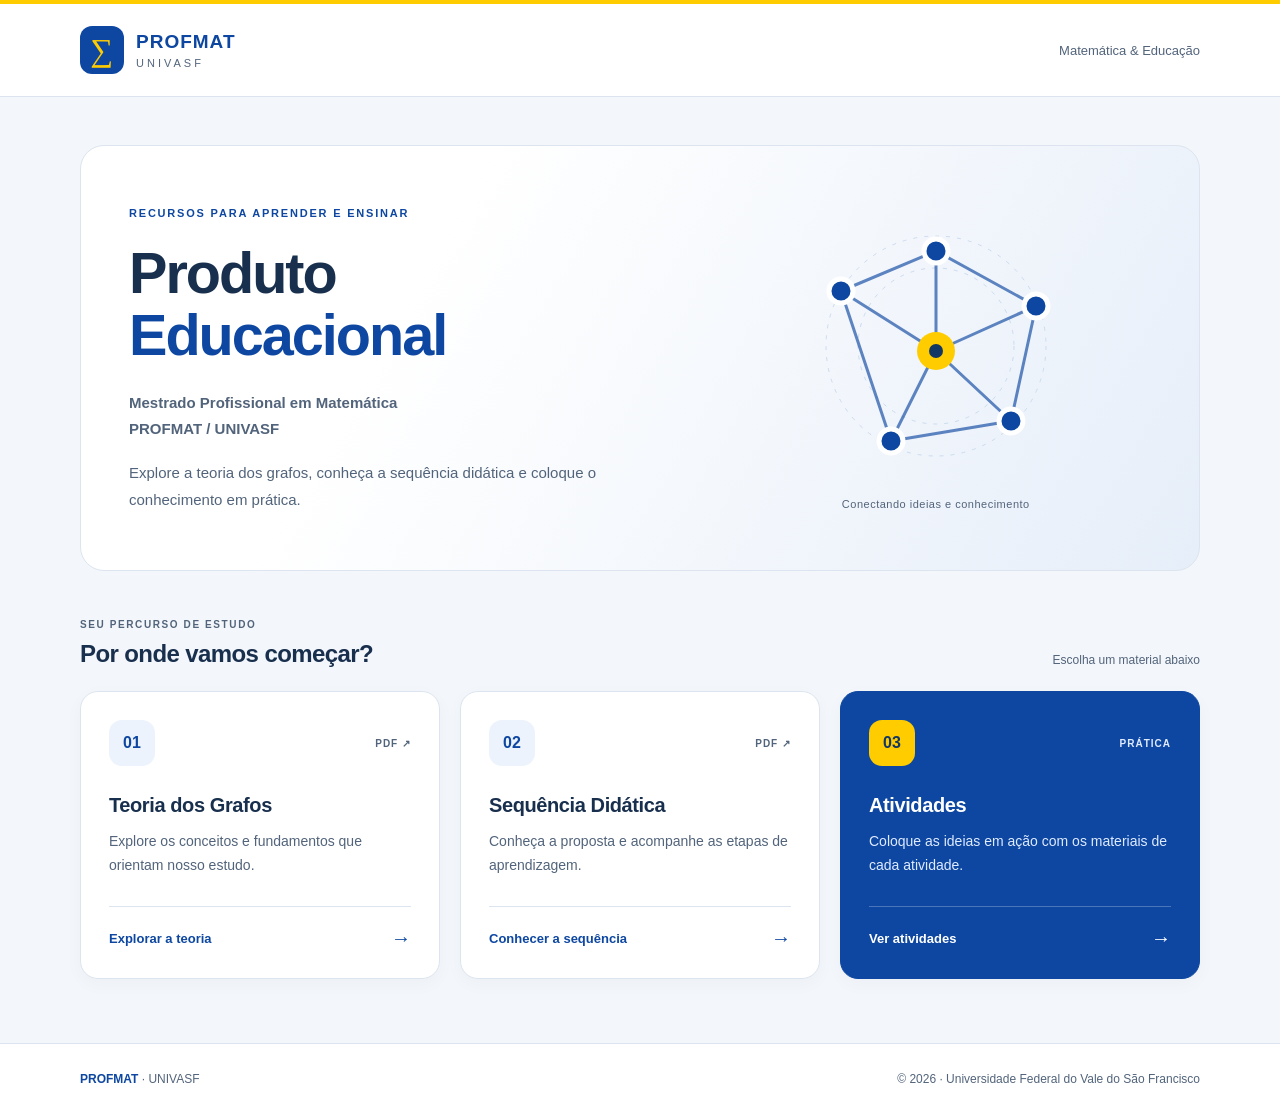
==== index.html @ ba0c43a7 "Atualiza o site" ====
<!DOCTYPE html>
<html lang="pt-BR">
<head>
    <meta charset="UTF-8">
    <meta name="viewport" content="width=device-width, initial-scale=1.0">
    <meta name="theme-color" content="#0d47a1">
    <title>Produto Educacional | PROFMAT · UNIVASF</title>
    <link rel="stylesheet" href="style.css">
    <link rel="icon" type="image/svg+xml" href="favicon.svg">
</head>
<body>
    <a class="pular-conteudo" href="#conteudo">Pular para o conteúdo</a>

    <header class="topo">
        <div class="largura topo-conteudo">
            <a class="marca" href="index.html" aria-label="Página inicial">
                <span class="marca-simbolo" aria-hidden="true">∑</span>
                <span>
                    <strong>PROFMAT</strong>
                    <small>UNIVASF</small>
                </span>
            </a>

            <span class="topo-legenda">Matemática &amp; Educação</span>
        </div>
    </header>

    <main id="conteudo" class="largura principal">
        <section class="apresentacao" aria-labelledby="titulo">
            <div class="apresentacao-texto">
                <span class="etiqueta">RECURSOS PARA APRENDER E ENSINAR</span>

                <h1 id="titulo">Produto<br><span>Educacional</span></h1>

                <p class="subtitulo">
                    Mestrado Profissional em Matemática<br>
                    PROFMAT / UNIVASF
                </p>

                <p class="descricao">
                    Explore a teoria dos grafos, conheça a sequência didática
                    e coloque o conhecimento em prática.
                </p>
            </div>

            <div class="ilustracao" aria-hidden="true">
                <svg viewBox="0 0 320 280" fill="none">
                    <circle cx="160" cy="140" r="110" class="orbita"/>
                    <circle cx="160" cy="140" r="78" class="orbita"/>

                    <g class="arestas">
                        <path d="M65 85L160 45L260 100L235 215L115 235L65 85Z"/>
                        <path d="M65 85L160 145L260 100M160 45L160 145L235 215"/>
                        <path d="M115 235L160 145"/>
                    </g>

                    <g class="vertices">
                        <circle cx="65" cy="85" r="12"/>
                        <circle cx="160" cy="45" r="12"/>
                        <circle cx="260" cy="100" r="12"/>
                        <circle cx="235" cy="215" r="12"/>
                        <circle cx="115" cy="235" r="12"/>
                    </g>

                    <circle cx="160" cy="145" r="19" fill="#ffcc00"/>
                    <circle cx="160" cy="145" r="7" fill="#123764"/>
                </svg>

                <span class="ilustracao-legenda">
                    Conectando ideias e conhecimento
                </span>
            </div>
        </section>

        <section class="materiais" aria-labelledby="titulo-materiais">
            <div class="secao-cabecalho">
                <div>
                    <span class="sobretitulo">SEU PERCURSO DE ESTUDO</span>
                    <h2 id="titulo-materiais">Por onde vamos começar?</h2>
                </div>

                <span class="secao-nota">Escolha um material abaixo</span>
            </div>

            <div class="grade">
                <a
                    class="cartao"
                    href="pdfs/teoria-dos-grafos.pdf"
                    target="_blank"
                    rel="noopener noreferrer"
                >
                    <div class="cartao-topo">
                        <span class="icone" aria-hidden="true">01</span>
                        <span class="formato">PDF ↗</span>
                    </div>

                    <h3>Teoria dos Grafos</h3>

                    <p>
                        Explore os conceitos e fundamentos que orientam nosso estudo.
                    </p>

                    <span class="cartao-acao">
                        Explorar a teoria
                        <span aria-hidden="true">→</span>
                    </span>

                    <span class="sr-only">Abre um PDF em nova aba.</span>
                </a>

                <a
                    class="cartao"
                    href="pdfs/sequencia-didatica.pdf"
                    target="_blank"
                    rel="noopener noreferrer"
                >
                    <div class="cartao-topo">
                        <span class="icone" aria-hidden="true">02</span>
                        <span class="formato">PDF ↗</span>
                    </div>

                    <h3>Sequência Didática</h3>

                    <p>
                        Conheça a proposta e acompanhe as etapas de aprendizagem.
                    </p>

                    <span class="cartao-acao">
                        Conhecer a sequência
                        <span aria-hidden="true">→</span>
                    </span>

                    <span class="sr-only">Abre um PDF em nova aba.</span>
                </a>

                <a class="cartao cartao-destaque" href="atividades.html">
                    <div class="cartao-topo">
                        <span class="icone" aria-hidden="true">03</span>
                        <span class="formato">PRÁTICA</span>
                    </div>

                    <h3>Atividades</h3>

                    <p>
                        Coloque as ideias em ação com os materiais de cada atividade.
                    </p>

                    <span class="cartao-acao">
                        Ver atividades
                        <span aria-hidden="true">→</span>
                    </span>
                </a>
            </div>
        </section>
    </main>

    <footer class="rodape">
        <div class="largura rodape-conteudo">
            <span><strong>PROFMAT</strong> · UNIVASF</span>
            <p>© 2026 · Universidade Federal do Vale do São Francisco</p>
        </div>
    </footer>
</body>
</html>
---- style.css ----
:root {
    --azul: #0d47a1;
    --azul-escuro: #123764;
    --amarelo: #ffcc00;
    --texto: #182f4d;
    --texto-suave: #52647b;
    --fundo: #f3f6fa;
    --borda: #dce5ef;
    --branco: #ffffff;
}

* {
    margin: 0;
    padding: 0;
    box-sizing: border-box;
}

body {
    min-height: 100vh;
    display: flex;
    flex-direction: column;
    font-family: Arial, Helvetica, sans-serif;
    background: var(--fundo);
    color: var(--texto);
    -webkit-font-smoothing: antialiased;
}

a {
    color: inherit;
}

.largura {
    width: min(1120px, calc(100% - 48px));
    margin-inline: auto;
}

/* Cabeçalho */
.topo {
    background: var(--branco);
    border-top: 4px solid var(--amarelo);
    border-bottom: 1px solid var(--borda);
}

.topo-conteudo {
    min-height: 92px;
    display: flex;
    align-items: center;
    justify-content: space-between;
    gap: 20px;
}

.marca {
    display: inline-flex;
    align-items: center;
    gap: 12px;
    text-decoration: none;
}

.marca-simbolo {
    width: 44px;
    height: 48px;
    display: grid;
    place-items: center;
    border-radius: 12px;
    background: var(--azul);
    color: var(--amarelo);
    font-family: Georgia, serif;
    font-size: 32px;
}

.marca strong {
    display: block;
    color: var(--azul);
    font-size: 19px;
    letter-spacing: 1px;
}

.marca small {
    display: block;
    margin-top: 4px;
    color: var(--texto-suave);
    font-size: 11px;
    letter-spacing: 3px;
}

.topo-legenda {
    font-size: 13px;
    color: var(--texto-suave);
}

.voltar-topo {
    padding: 10px 0;
    font-size: 14px;
    font-weight: 700;
    text-decoration: none;
    color: var(--azul);
}

/* Apresentação */
.principal {
    flex: 1;
    padding-top: 48px;
    padding-bottom: 64px;
}

.apresentacao {
    position: relative;
    display: grid;
    grid-template-columns: 1.3fr 1fr;
    align-items: center;
    gap: 32px;
    overflow: hidden;
    padding: 48px;
    border: 1px solid var(--borda);
    border-radius: 24px;
    background: linear-gradient(120deg, #ffffff 30%, #e6eef9 100%);
}

.etiqueta {
    display: inline-block;
    margin-bottom: 20px;
    color: var(--azul);
    font-size: 11px;
    line-height: 1.6;
    font-weight: 700;
    letter-spacing: 1.8px;
}

h1 {
    font-size: clamp(36px, 4.5vw, 58px);
    line-height: 1.08;
    letter-spacing: -2px;
    overflow-wrap: break-word;
}

h1 span {
    color: var(--azul);
}

.subtitulo {
    margin-top: 24px;
    font-size: 15px;
    font-weight: 700;
    line-height: 1.7;
    color: var(--texto-suave);
}

.descricao {
    max-width: 540px;
    margin-top: 18px;
    color: var(--texto-suave);
    font-size: 15px;
    line-height: 1.8;
}

/* Grafo decorativo */
.ilustracao {
    display: flex;
    flex-direction: column;
    align-items: center;
    padding: 12px;
}

.ilustracao svg {
    width: 100%;
    max-width: 320px;
    height: auto;
}

.orbita {
    stroke: #cddbed;
    stroke-width: 1;
    stroke-dasharray: 4 7;
}

.arestas {
    stroke: var(--azul);
    stroke-width: 3;
    stroke-linecap: round;
    stroke-linejoin: round;
    opacity: 0.65;
}

.vertices {
    fill: var(--azul);
    stroke: #ffffff;
    stroke-width: 5;
}

.ilustracao-legenda {
    margin-top: 12px;
    color: var(--texto-suave);
    font-size: 11px;
    text-align: center;
    letter-spacing: 0.5px;
}

/* Materiais */
.materiais {
    margin-top: 48px;
}

.secao-cabecalho {
    display: flex;
    align-items: end;
    justify-content: space-between;
    gap: 20px;
    margin-bottom: 22px;
}

.sobretitulo {
    display: block;
    margin-bottom: 8px;
    color: var(--texto-suave);
    font-size: 10px;
    font-weight: 700;
    letter-spacing: 1.6px;
}

h2 {
    font-size: 24px;
    line-height: 1.3;
    letter-spacing: -0.6px;
}

.secao-nota {
    color: var(--texto-suave);
    font-size: 12px;
    line-height: 1.5;
}

.grade {
    display: grid;
    grid-template-columns: repeat(3, minmax(0, 1fr));
    gap: 20px;
}

.cartao {
    display: flex;
    flex-direction: column;
    min-width: 0;
    padding: 28px;
    border: 1px solid var(--borda);
    border-radius: 18px;
    background: var(--branco);
    text-decoration: none;
    box-shadow: 0 5px 18px rgba(18, 55, 100, .03);
    transition:
        transform .2s ease,
        border-color .2s ease,
        box-shadow .2s ease;
}

.cartao-topo {
    display: flex;
    align-items: center;
    justify-content: space-between;
    gap: 12px;
    margin-bottom: 26px;
}

.icone {
    width: 46px;
    height: 46px;
    display: grid;
    place-items: center;
    border-radius: 13px;
    background: #edf3fc;
    color: var(--azul);
    font-size: 16px;
    font-weight: 700;
}

.formato {
    color: var(--texto-suave);
    font-size: 10px;
    font-weight: 700;
    letter-spacing: 1px;
}

.cartao h3 {
    font-size: 20px;
    line-height: 1.3;
    letter-spacing: -.4px;
}

.cartao p {
    margin-top: 12px;
    margin-bottom: 28px;
    color: var(--texto-suave);
    font-size: 14px;
    line-height: 1.7;
}

.cartao-acao {
    display: flex;
    align-items: center;
    justify-content: space-between;
    gap: 12px;
    margin-top: auto;
    padding-top: 20px;
    border-top: 1px solid var(--borda);
    color: var(--azul);
    font-size: 13px;
    font-weight: 700;
}

.cartao-acao > span {
    font-size: 20px;
}

.cartao-destaque {
    background: var(--azul);
    border-color: var(--azul);
    color: var(--branco);
}

.cartao-destaque .icone {
    background: var(--amarelo);
    color: var(--azul-escuro);
}

.cartao-destaque p,
.cartao-destaque .formato {
    color: #e0ebff;
}

.cartao-destaque .cartao-acao {
    color: var(--branco);
    border-color: rgba(255, 255, 255, .25);
}

@media (hover: hover) {
    .cartao:hover {
        transform: translateY(-5px);
        border-color: #91acd1;
        box-shadow: 0 14px 30px rgba(18, 55, 100, .1);
    }

    .cartao-destaque:hover {
        border-color: var(--amarelo);
    }

    .voltar-topo:hover,
    .caminho a:hover {
        text-decoration: underline;
    }

    .botao-voltar:hover {
        background: #e5edf8;
        border-color: #91acd1;
    }
}

/* Atividades */
.caminho {
    display: flex;
    align-items: center;
    gap: 12px;
    margin-bottom: 36px;
    font-size: 13px;
    color: var(--texto-suave);
}

.caminho a {
    color: var(--azul);
    text-decoration: none;
}

.cabecalho-atividades {
    margin-bottom: 42px;
    padding-bottom: 34px;
    border-bottom: 1px solid var(--borda);
}

.cabecalho-atividades h1 span {
    color: #a67b00;
}

.grade-atividades {
    grid-template-columns: repeat(2, minmax(0, 1fr));
}

.botao-voltar {
    display: inline-flex;
    align-items: center;
    min-height: 44px;
    margin-top: 32px;
    padding: 12px 20px;
    border: 1px solid var(--borda);
    border-radius: 10px;
    font-size: 13px;
    font-weight: 700;
    color: var(--azul);
    text-decoration: none;
    transition:
        background-color .2s ease,
        border-color .2s ease;
}

/* Rodapé e acessibilidade */
.rodape {
    border-top: 1px solid var(--borda);
    background: var(--branco);
}

.rodape-conteudo {
    display: flex;
    justify-content: space-between;
    align-items: center;
    gap: 20px;
    padding-block: 26px;
    color: var(--texto-suave);
    font-size: 12px;
    line-height: 1.6;
}

.rodape strong {
    color: var(--azul);
}

a:focus-visible {
    outline: 3px solid var(--azul);
    outline-offset: 5px;
}

.cartao-destaque:focus-visible {
    outline-color: #916d00;
}

.pular-conteudo {
    position: absolute;
    top: -100px;
    left: 20px;
    z-index: 10;
    padding: 14px 20px;
    border-radius: 8px;
    background: var(--azul);
    color: white;
}

.pular-conteudo:focus {
    top: 12px;
}

.sr-only {
    position: absolute;
    width: 1px;
    height: 1px;
    padding: 0;
    margin: -1px;
    overflow: hidden;
    clip-path: inset(50%);
    white-space: nowrap;
    border: 0;
}

/* Responsividade */
@media (max-width: 900px) {
    .apresentacao {
        padding: 32px;
        gap: 16px;
    }

    .grade {
        gap: 14px;
    }

    .cartao {
        padding: 22px;
    }

    .cartao h3 {
        font-size: 18px;
    }
}

@media (max-width: 680px) {
    .largura {
        width: calc(100% - 32px);
    }

    .topo-conteudo {
        min-height: 80px;
    }

    .topo-legenda {
        display: none;
    }

    .voltar-topo {
        font-size: 12px;
    }

    .principal {
        padding-top: 26px;
        padding-bottom: 40px;
    }

    .apresentacao {
        grid-template-columns: 1fr;
        padding: 30px 24px;
        border-radius: 18px;
    }

    h1 {
        letter-spacing: -1.3px;
    }

    .ilustracao {
        padding: 0;
    }

    .ilustracao svg {
        max-width: 210px;
    }

    .ilustracao-legenda {
        margin-top: 0;
    }

    .materiais {
        margin-top: 32px;
    }

    .secao-cabecalho {
        align-items: start;
        flex-direction: column;
        gap: 8px;
    }

    h2 {
        font-size: 22px;
    }

    .grade,
    .grade-atividades {
        grid-template-columns: 1fr;
    }

    .cartao {
        padding: 24px;
    }

    .cartao h3 {
        font-size: 21px;
    }

    .cartao-topo {
        margin-bottom: 20px;
    }

    .caminho {
        margin-bottom: 28px;
    }

    .cabecalho-atividades {
        margin-bottom: 30px;
    }

    .rodape-conteudo {
        flex-direction: column;
        align-items: start;
        gap: 6px;
    }
}

@media (prefers-reduced-motion: reduce) {
    *,
    *::before,
    *::after {
        transition: none !important;
        animation: none !important;
    }

    .cartao:hover {
        transform: none;
    }
}
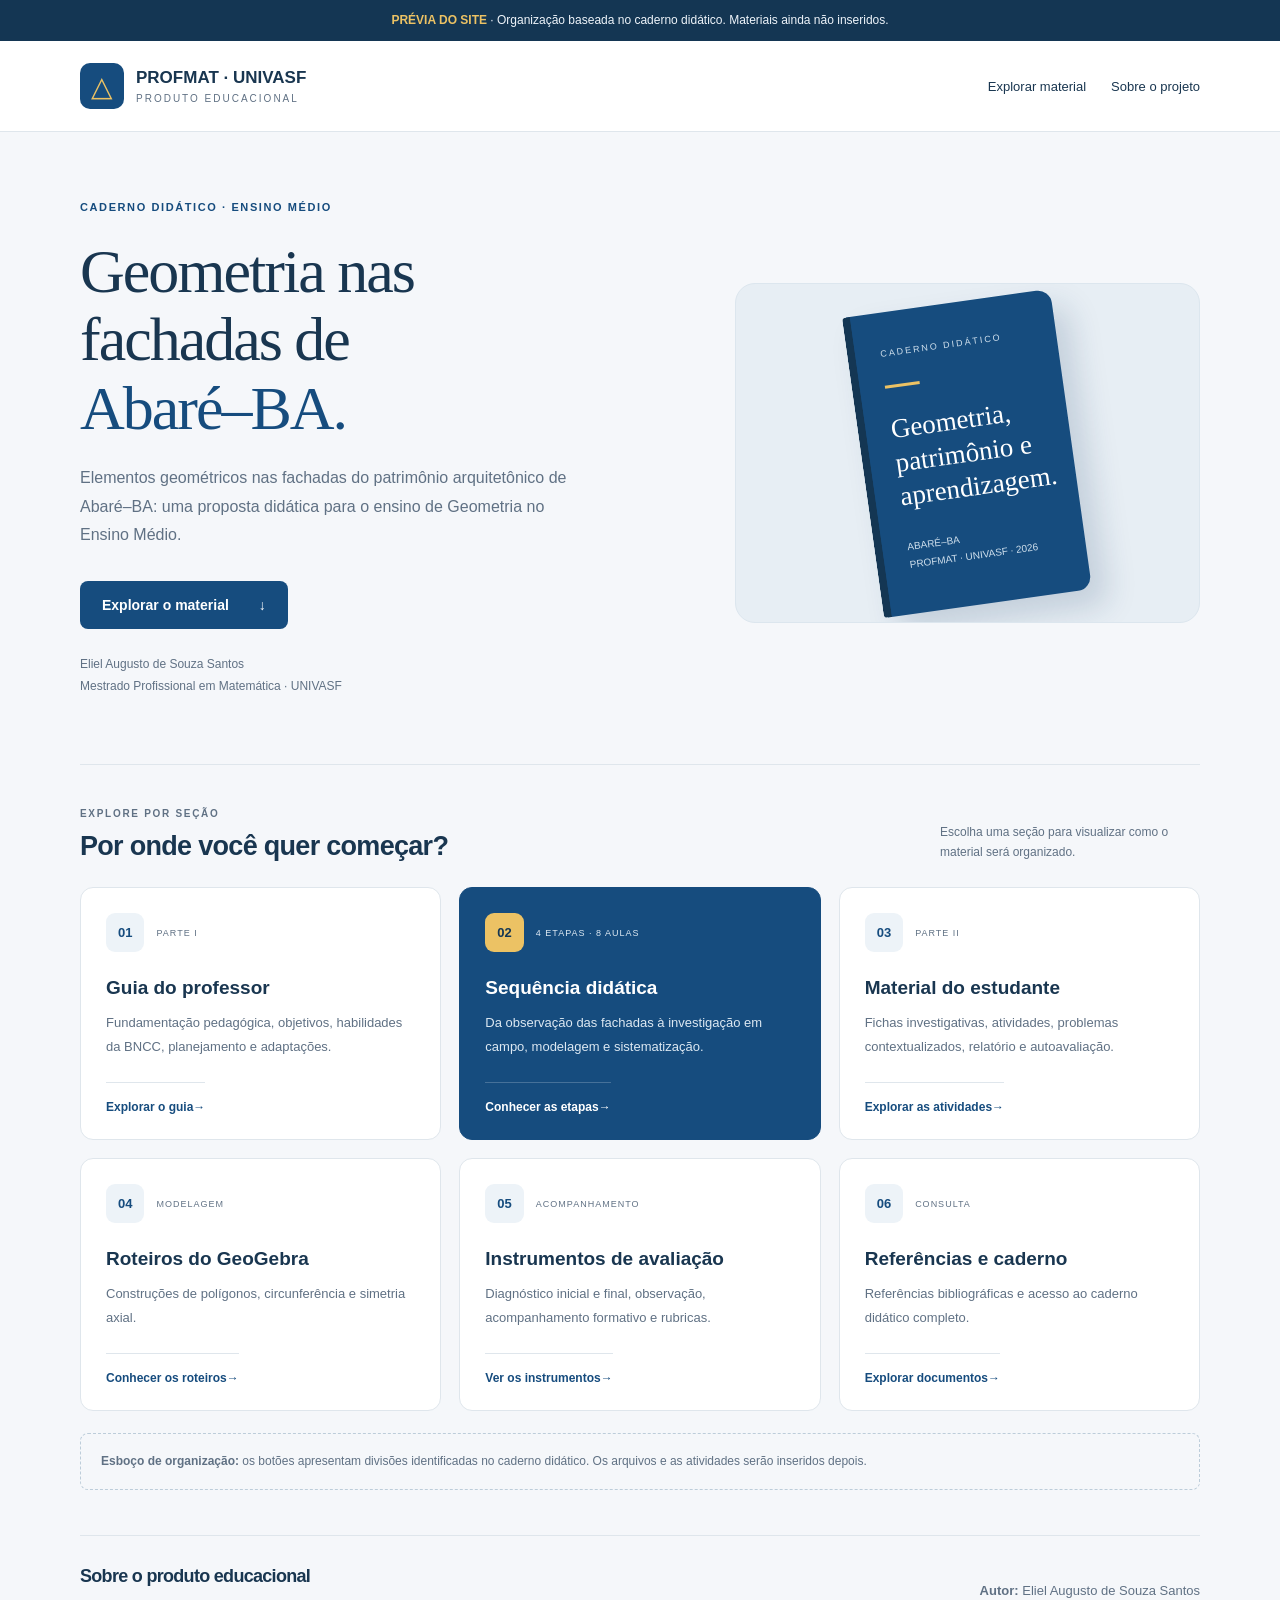
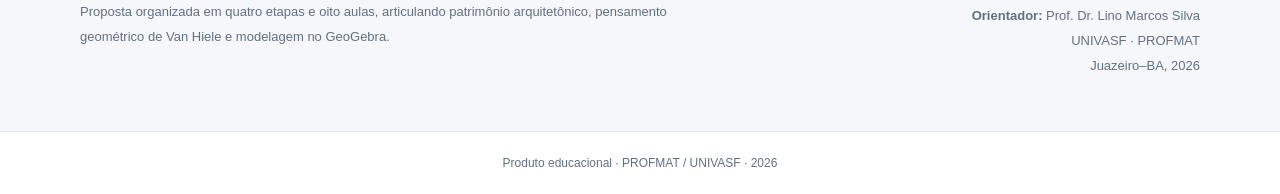
==== commit 12ab9245: "teste01" ====
--- a/index.html
+++ b/index.html
@@ -1,164 +1,295 @@
 <!DOCTYPE html>
 <html lang="pt-BR">
 <head>
-    <meta charset="UTF-8">
-    <meta name="viewport" content="width=device-width, initial-scale=1.0">
-    <meta name="theme-color" content="#0d47a1">
-    <title>Produto Educacional | PROFMAT · UNIVASF</title>
-    <link rel="stylesheet" href="style.css">
-    <link rel="icon" type="image/svg+xml" href="favicon.svg">
+  <meta charset="UTF-8">
+  <meta name="viewport" content="width=device-width, initial-scale=1.0">
+  <meta name="theme-color" content="#164c7e">
+  <title>Geometria nas Fachadas de Abaré–BA</title>
+  <link rel="stylesheet" href="style.css">
 </head>
+
 <body>
-    <a class="pular-conteudo" href="#conteudo">Pular para o conteúdo</a>
-
-    <header class="topo">
-        <div class="largura topo-conteudo">
-            <a class="marca" href="index.html" aria-label="Página inicial">
-                <span class="marca-simbolo" aria-hidden="true">∑</span>
-                <span>
-                    <strong>PROFMAT</strong>
-                    <small>UNIVASF</small>
-                </span>
-            </a>
-
-            <span class="topo-legenda">Matemática &amp; Educação</span>
+  <div class="aviso">
+    <strong>PRÉVIA DO SITE</strong> · Organização baseada no caderno didático.
+    Materiais ainda não inseridos.
+  </div>
+
+  <header>
+    <div class="largura topo">
+      <a class="marca" href="#inicio">
+        <span class="simbolo" aria-hidden="true">△</span>
+        <span>
+          <strong>PROFMAT · UNIVASF</strong>
+          <small>PRODUTO EDUCACIONAL</small>
+        </span>
+      </a>
+
+      <nav aria-label="Navegação principal">
+        <a href="#materiais">Explorar material</a>
+        <a href="#sobre">Sobre o projeto</a>
+      </nav>
+    </div>
+  </header>
+
+  <main class="largura">
+    <section class="apresentacao" id="inicio">
+      <div>
+        <span class="etiqueta">Caderno didático · Ensino Médio</span>
+
+        <h1>
+          Geometria nas<br>
+          fachadas de<br>
+          <span>Abaré–BA.</span>
+        </h1>
+
+        <p class="descricao">
+          Elementos geométricos nas fachadas do patrimônio arquitetônico
+          de Abaré–BA: uma proposta didática para o ensino de Geometria
+          no Ensino Médio.
+        </p>
+
+        <a class="botao-principal" href="#materiais">
+          Explorar o material <span aria-hidden="true">↓</span>
+        </a>
+
+        <p class="autoria">
+          Eliel Augusto de Souza Santos<br>
+          Mestrado Profissional em Matemática · UNIVASF
+        </p>
+      </div>
+
+      <div class="ilustracao" aria-hidden="true">
+        <div class="capa">
+          <small>CADERNO DIDÁTICO</small>
+          <hr>
+          <strong>
+            Geometria,<br>
+            patrimônio e<br>
+            aprendizagem.
+          </strong>
+          <p>ABARÉ–BA<br>PROFMAT · UNIVASF · 2026</p>
         </div>
-    </header>
-
-    <main id="conteudo" class="largura principal">
-        <section class="apresentacao" aria-labelledby="titulo">
-            <div class="apresentacao-texto">
-                <span class="etiqueta">RECURSOS PARA APRENDER E ENSINAR</span>
-
-                <h1 id="titulo">Produto<br><span>Educacional</span></h1>
-
-                <p class="subtitulo">
-                    Mestrado Profissional em Matemática<br>
-                    PROFMAT / UNIVASF
-                </p>
-
-                <p class="descricao">
-                    Explore a teoria dos grafos, conheça a sequência didática
-                    e coloque o conhecimento em prática.
-                </p>
-            </div>
-
-            <div class="ilustracao" aria-hidden="true">
-                <svg viewBox="0 0 320 280" fill="none">
-                    <circle cx="160" cy="140" r="110" class="orbita"/>
-                    <circle cx="160" cy="140" r="78" class="orbita"/>
-
-                    <g class="arestas">
-                        <path d="M65 85L160 45L260 100L235 215L115 235L65 85Z"/>
-                        <path d="M65 85L160 145L260 100M160 45L160 145L235 215"/>
-                        <path d="M115 235L160 145"/>
-                    </g>
-
-                    <g class="vertices">
-                        <circle cx="65" cy="85" r="12"/>
-                        <circle cx="160" cy="45" r="12"/>
-                        <circle cx="260" cy="100" r="12"/>
-                        <circle cx="235" cy="215" r="12"/>
-                        <circle cx="115" cy="235" r="12"/>
-                    </g>
-
-                    <circle cx="160" cy="145" r="19" fill="#ffcc00"/>
-                    <circle cx="160" cy="145" r="7" fill="#123764"/>
-                </svg>
-
-                <span class="ilustracao-legenda">
-                    Conectando ideias e conhecimento
-                </span>
-            </div>
-        </section>
-
-        <section class="materiais" aria-labelledby="titulo-materiais">
-            <div class="secao-cabecalho">
-                <div>
-                    <span class="sobretitulo">SEU PERCURSO DE ESTUDO</span>
-                    <h2 id="titulo-materiais">Por onde vamos começar?</h2>
-                </div>
-
-                <span class="secao-nota">Escolha um material abaixo</span>
-            </div>
-
-            <div class="grade">
-                <a
-                    class="cartao"
-                    href="pdfs/teoria-dos-grafos.pdf"
-                    target="_blank"
-                    rel="noopener noreferrer"
-                >
-                    <div class="cartao-topo">
-                        <span class="icone" aria-hidden="true">01</span>
-                        <span class="formato">PDF ↗</span>
-                    </div>
-
-                    <h3>Teoria dos Grafos</h3>
-
-                    <p>
-                        Explore os conceitos e fundamentos que orientam nosso estudo.
-                    </p>
-
-                    <span class="cartao-acao">
-                        Explorar a teoria
-                        <span aria-hidden="true">→</span>
-                    </span>
-
-                    <span class="sr-only">Abre um PDF em nova aba.</span>
-                </a>
-
-                <a
-                    class="cartao"
-                    href="pdfs/sequencia-didatica.pdf"
-                    target="_blank"
-                    rel="noopener noreferrer"
-                >
-                    <div class="cartao-topo">
-                        <span class="icone" aria-hidden="true">02</span>
-                        <span class="formato">PDF ↗</span>
-                    </div>
-
-                    <h3>Sequência Didática</h3>
-
-                    <p>
-                        Conheça a proposta e acompanhe as etapas de aprendizagem.
-                    </p>
-
-                    <span class="cartao-acao">
-                        Conhecer a sequência
-                        <span aria-hidden="true">→</span>
-                    </span>
-
-                    <span class="sr-only">Abre um PDF em nova aba.</span>
-                </a>
-
-                <a class="cartao cartao-destaque" href="atividades.html">
-                    <div class="cartao-topo">
-                        <span class="icone" aria-hidden="true">03</span>
-                        <span class="formato">PRÁTICA</span>
-                    </div>
-
-                    <h3>Atividades</h3>
-
-                    <p>
-                        Coloque as ideias em ação com os materiais de cada atividade.
-                    </p>
-
-                    <span class="cartao-acao">
-                        Ver atividades
-                        <span aria-hidden="true">→</span>
-                    </span>
-                </a>
-            </div>
-        </section>
-    </main>
-
-    <footer class="rodape">
-        <div class="largura rodape-conteudo">
-            <span><strong>PROFMAT</strong> · UNIVASF</span>
-            <p>© 2026 · Universidade Federal do Vale do São Francisco</p>
+      </div>
+    </section>
+
+    <section class="materiais" id="materiais">
+      <div class="cabecalho-secao">
+        <div>
+          <span class="sobretitulo">Explore por seção</span>
+          <h2>Por onde você quer começar?</h2>
         </div>
-    </footer>
+        <p>Escolha uma seção para visualizar como o material será organizado.</p>
+      </div>
+
+      <div class="grade">
+        <button class="cartao" data-secao="professor">
+          <span class="cartao-topo">
+            <span class="numero">01</span>
+            <span class="categoria">Parte I</span>
+          </span>
+          <h3>Guia do professor</h3>
+          <p>Fundamentação pedagógica, objetivos, habilidades da BNCC, planejamento e adaptações.</p>
+          <span class="acao">Explorar o guia <span aria-hidden="true">→</span></span>
+        </button>
+
+        <button class="cartao destaque" data-secao="sequencia">
+          <span class="cartao-topo">
+            <span class="numero">02</span>
+            <span class="categoria">4 etapas · 8 aulas</span>
+          </span>
+          <h3>Sequência didática</h3>
+          <p>Da observação das fachadas à investigação em campo, modelagem e sistematização.</p>
+          <span class="acao">Conhecer as etapas <span aria-hidden="true">→</span></span>
+        </button>
+
+        <button class="cartao" data-secao="estudante">
+          <span class="cartao-topo">
+            <span class="numero">03</span>
+            <span class="categoria">Parte II</span>
+          </span>
+          <h3>Material do estudante</h3>
+          <p>Fichas investigativas, atividades, problemas contextualizados, relatório e autoavaliação.</p>
+          <span class="acao">Explorar as atividades <span aria-hidden="true">→</span></span>
+        </button>
+
+        <button class="cartao" data-secao="geogebra">
+          <span class="cartao-topo">
+            <span class="numero">04</span>
+            <span class="categoria">Modelagem</span>
+          </span>
+          <h3>Roteiros do GeoGebra</h3>
+          <p>Construções de polígonos, circunferência e simetria axial.</p>
+          <span class="acao">Conhecer os roteiros <span aria-hidden="true">→</span></span>
+        </button>
+
+        <button class="cartao" data-secao="avaliacao">
+          <span class="cartao-topo">
+            <span class="numero">05</span>
+            <span class="categoria">Acompanhamento</span>
+          </span>
+          <h3>Instrumentos de avaliação</h3>
+          <p>Diagnóstico inicial e final, observação, acompanhamento formativo e rubricas.</p>
+          <span class="acao">Ver os instrumentos <span aria-hidden="true">→</span></span>
+        </button>
+
+        <button class="cartao" data-secao="referencias">
+          <span class="cartao-topo">
+            <span class="numero">06</span>
+            <span class="categoria">Consulta</span>
+          </span>
+          <h3>Referências e caderno</h3>
+          <p>Referências bibliográficas e acesso ao caderno didático completo.</p>
+          <span class="acao">Explorar documentos <span aria-hidden="true">→</span></span>
+        </button>
+      </div>
+
+      <div class="nota">
+        <strong>Esboço de organização:</strong>
+        os botões apresentam divisões identificadas no caderno didático.
+        Os arquivos e as atividades serão inseridos depois.
+      </div>
+    </section>
+
+    <section class="sobre" id="sobre">
+      <div>
+        <h2>Sobre o produto educacional</h2>
+        <p>
+          Proposta organizada em quatro etapas e oito aulas, articulando
+          patrimônio arquitetônico, pensamento geométrico de Van Hiele
+          e modelagem no GeoGebra.
+        </p>
+      </div>
+
+      <div class="creditos">
+        <p>
+          <strong>Autor:</strong> Eliel Augusto de Souza Santos<br>
+          <strong>Orientador:</strong> Prof. Dr. Lino Marcos Silva<br>
+          UNIVASF · PROFMAT<br>
+          Juazeiro–BA, 2026
+        </p>
+      </div>
+    </section>
+  </main>
+
+  <footer>
+    <div class="largura">
+      Produto educacional · PROFMAT / UNIVASF · 2026
+    </div>
+  </footer>
+
+  <dialog id="janela" aria-labelledby="janela-titulo">
+    <div class="janela-topo">
+      <div>
+        <span class="sobretitulo">Organização da seção</span>
+        <h2 id="janela-titulo"></h2>
+      </div>
+      <button class="fechar" id="fechar" aria-label="Fechar seção">×</button>
+    </div>
+
+    <div class="janela-conteudo">
+      <p id="janela-descricao"></p>
+      <ul class="lista-secoes" id="lista-secoes"></ul>
+      <div class="reserva">
+        Prévia da organização. Os materiais desta seção ainda não foram adicionados.
+      </div>
+    </div>
+  </dialog>
+
+  <script>
+    const secoes = {
+      professor: {
+        titulo: "Guia do professor",
+        descricao: "Fundamentos e orientações para aplicação da proposta.",
+        itens: [
+          "Fundamentação pedagógica",
+          "Objetivos da sequência e habilidades da BNCC",
+          "Organização e planejamento das aulas",
+          "Atividades complementares",
+          "Orientações para adaptação"
+        ]
+      },
+      sequencia: {
+        titulo: "Sequência didática",
+        descricao: "Percurso organizado em quatro etapas, distribuídas em oito aulas.",
+        itens: [
+          "Etapa 1 — Sensibilização e problematização · Aulas 1 e 2",
+          "Etapa 2 — Investigação em campo · Aulas 3 e 4",
+          "Etapa 3 — Modelagem dinâmica no GeoGebra · Aulas 5, 6 e 7",
+          "Etapa 4 — Sistematização e produção final · Aula 8"
+        ]
+      },
+      estudante: {
+        titulo: "Material do estudante",
+        descricao: "Fichas e atividades destinadas ao uso direto pelos estudantes.",
+        itens: [
+          "Ficha investigativa de campo",
+          "Atividades orientadas por etapa",
+          "Problemas geométricos contextualizados",
+          "Modelo de relatório final",
+          "Autoavaliação do estudante"
+        ]
+      },
+      geogebra: {
+        titulo: "Roteiros do GeoGebra",
+        descricao: "Roteiros de construção organizados por conteúdo geométrico.",
+        itens: [
+          "Parte A — Modelando um polígono · Aula 5",
+          "Parte B — Modelando uma circunferência · Aula 6",
+          "Parte C — Modelando simetria axial · Aula 7"
+        ]
+      },
+      avaliacao: {
+        titulo: "Instrumentos de avaliação",
+        descricao: "Recursos para acompanhar a aprendizagem ao longo da sequência.",
+        itens: [
+          "Ficha diagnóstica inicial — Pré-teste",
+          "Matriz de análise dos níveis de Van Hiele",
+          "Roteiro de observação do professor",
+          "Ficha de acompanhamento formativo",
+          "Ficha diagnóstica final — Pós-teste",
+          "Rubrica de apresentação e relatório dos grupos"
+        ]
+      },
+      referencias: {
+        titulo: "Referências e caderno",
+        descricao: "Espaço para as fontes bibliográficas e para o produto completo.",
+        itens: [
+          "Referências bibliográficas",
+          "Caderno didático completo em PDF"
+        ]
+      }
+    };
+
+    const janela = document.getElementById("janela");
+    const titulo = document.getElementById("janela-titulo");
+    const descricao = document.getElementById("janela-descricao");
+    const lista = document.getElementById("lista-secoes");
+
+    document.querySelectorAll("[data-secao]").forEach((botao) => {
+      botao.addEventListener("click", () => {
+        const secao = secoes[botao.dataset.secao];
+
+        titulo.textContent = secao.titulo;
+        descricao.textContent = secao.descricao;
+        lista.replaceChildren();
+
+        secao.itens.forEach((texto) => {
+          const item = document.createElement("li");
+          const aviso = document.createElement("small");
+
+          item.textContent = texto;
+          aviso.textContent = "Material a inserir";
+          item.appendChild(aviso);
+          lista.appendChild(item);
+        });
+
+        janela.showModal();
+      });
+    });
+
+    document.getElementById("fechar").addEventListener("click", () => {
+      janela.close();
+    });
+  </script>
 </body>
 </html>
--- a/style.css
+++ b/style.css
@@ -1,579 +1,564 @@
 :root {
-    --azul: #0d47a1;
-    --azul-escuro: #123764;
-    --amarelo: #ffcc00;
-    --texto: #182f4d;
-    --texto-suave: #52647b;
-    --fundo: #f3f6fa;
-    --borda: #dce5ef;
-    --branco: #ffffff;
+  --azul: #164c7e;
+  --azul-escuro: #143653;
+  --amarelo: #ecc264;
+  --texto: #193650;
+  --suave: #607184;
+  --borda: #dfe6ec;
+  --fundo: #f5f7fa;
 }
 
 * {
-    margin: 0;
-    padding: 0;
-    box-sizing: border-box;
+  box-sizing: border-box;
+}
+
+html {
+  scroll-behavior: smooth;
 }
 
 body {
-    min-height: 100vh;
-    display: flex;
+  margin: 0;
+  background: var(--fundo);
+  color: var(--texto);
+  font-family: Arial, Helvetica, sans-serif;
+}
+
+button,
+a {
+  -webkit-tap-highlight-color: transparent;
+}
+
+a {
+  color: inherit;
+}
+
+.largura {
+  width: min(1120px, calc(100% - 40px));
+  margin-inline: auto;
+}
+
+.aviso {
+  padding: 11px 20px;
+  background: var(--azul-escuro);
+  color: #eef4fa;
+  text-align: center;
+  font-size: 12px;
+  line-height: 1.6;
+}
+
+.aviso strong {
+  color: var(--amarelo);
+}
+
+header {
+  background: white;
+  border-bottom: 1px solid var(--borda);
+}
+
+.topo {
+  min-height: 90px;
+  display: flex;
+  align-items: center;
+  justify-content: space-between;
+  gap: 24px;
+}
+
+.marca {
+  display: flex;
+  align-items: center;
+  gap: 12px;
+  text-decoration: none;
+}
+
+.simbolo {
+  width: 44px;
+  height: 46px;
+  display: grid;
+  place-items: center;
+  background: var(--azul);
+  color: var(--amarelo);
+  border-radius: 10px;
+  font-size: 28px;
+}
+
+.marca strong,
+.marca small {
+  display: block;
+}
+
+.marca strong {
+  font-size: 17px;
+}
+
+.marca small {
+  margin-top: 5px;
+  color: var(--suave);
+  font-size: 10px;
+  letter-spacing: 2px;
+}
+
+nav {
+  display: flex;
+  gap: 25px;
+  font-size: 13px;
+}
+
+nav a {
+  text-decoration: none;
+}
+
+nav a:hover {
+  text-decoration: underline;
+}
+
+.apresentacao {
+  display: grid;
+  grid-template-columns: 1.3fr 1fr;
+  gap: 50px;
+  align-items: center;
+  padding-block: 65px 55px;
+}
+
+.etiqueta {
+  color: var(--azul);
+  font-size: 11px;
+  font-weight: bold;
+  letter-spacing: 1.6px;
+  text-transform: uppercase;
+}
+
+h1 {
+  margin: 22px 0;
+  font-family: Georgia, serif;
+  font-size: clamp(40px, 5vw, 62px);
+  font-weight: normal;
+  line-height: 1.1;
+  letter-spacing: -2px;
+}
+
+h1 span {
+  color: var(--azul);
+}
+
+.descricao {
+  max-width: 510px;
+  color: var(--suave);
+  font-size: 16px;
+  line-height: 1.8;
+}
+
+.botao-principal {
+  display: inline-flex;
+  align-items: center;
+  gap: 30px;
+  margin-top: 15px;
+  padding: 16px 22px;
+  background: var(--azul);
+  color: white;
+  border-radius: 8px;
+  text-decoration: none;
+  font-size: 14px;
+  font-weight: bold;
+}
+
+.botao-principal:hover {
+  background: var(--azul-escuro);
+}
+
+.autoria {
+  margin-top: 25px;
+  color: var(--suave);
+  font-size: 12px;
+  line-height: 1.8;
+}
+
+.ilustracao {
+  min-height: 340px;
+  display: grid;
+  place-items: center;
+  background: #e7eef4;
+  border: 1px solid #dce6ee;
+  border-radius: 20px;
+  overflow: hidden;
+}
+
+.capa {
+  width: 210px;
+  min-height: 275px;
+  padding: 30px 25px;
+  background: var(--azul);
+  color: white;
+  border-left: 8px solid var(--azul-escuro);
+  border-radius: 4px 14px 14px 4px;
+  box-shadow: 15px 18px 30px #163e672b;
+  transform: rotate(-8deg);
+}
+
+.capa small {
+  color: #d0e0ed;
+  font-size: 9px;
+  letter-spacing: 2px;
+}
+
+.capa hr {
+  width: 35px;
+  height: 3px;
+  margin: 25px 0;
+  background: var(--amarelo);
+  border: 0;
+}
+
+.capa strong {
+  display: block;
+  font-family: Georgia, serif;
+  font-size: 27px;
+  font-weight: normal;
+  line-height: 1.25;
+}
+
+.capa p {
+  margin-top: 25px;
+  color: #d0e0ed;
+  font-size: 10px;
+  line-height: 1.8;
+}
+
+.materiais {
+  padding-block: 38px 45px;
+  border-top: 1px solid var(--borda);
+}
+
+.cabecalho-secao {
+  display: flex;
+  justify-content: space-between;
+  align-items: end;
+  gap: 25px;
+  margin-bottom: 25px;
+}
+
+.sobretitulo {
+  color: var(--suave);
+  font-size: 10px;
+  font-weight: bold;
+  letter-spacing: 1.7px;
+  text-transform: uppercase;
+}
+
+h2 {
+  margin: 10px 0 0;
+  font-size: 27px;
+  letter-spacing: -0.7px;
+}
+
+.cabecalho-secao p {
+  max-width: 260px;
+  margin: 0;
+  color: var(--suave);
+  font-size: 12px;
+  line-height: 1.7;
+}
+
+.grade {
+  display: grid;
+  grid-template-columns: repeat(3, minmax(0, 1fr));
+  gap: 18px;
+}
+
+.cartao {
+  display: flex;
+  flex-direction: column;
+  padding: 25px;
+  background: white;
+  color: var(--texto);
+  border: 1px solid var(--borda);
+  border-radius: 13px;
+  font: inherit;
+  text-align: left;
+  cursor: pointer;
+  transition: transform 0.2s, box-shadow 0.2s;
+}
+
+.cartao:hover {
+  transform: translateY(-5px);
+  box-shadow: 0 12px 25px #153e6712;
+}
+
+.cartao-topo {
+  display: flex;
+  justify-content: space-between;
+  align-items: center;
+  gap: 12px;
+  margin-bottom: 25px;
+}
+
+.numero {
+  padding: 12px;
+  background: #edf3f8;
+  color: var(--azul);
+  border-radius: 9px;
+  font-size: 13px;
+  font-weight: bold;
+}
+
+.categoria {
+  color: var(--suave);
+  font-size: 9px;
+  letter-spacing: 1px;
+  text-transform: uppercase;
+}
+
+.cartao h3 {
+  margin: 0;
+  font-size: 19px;
+}
+
+.cartao p {
+  margin: 12px 0 24px;
+  color: var(--suave);
+  font-size: 13px;
+  line-height: 1.8;
+}
+
+.acao {
+  display: flex;
+  justify-content: space-between;
+  margin-top: auto;
+  padding-top: 17px;
+  border-top: 1px solid var(--borda);
+  color: var(--azul);
+  font-size: 12px;
+  font-weight: bold;
+}
+
+.destaque {
+  background: var(--azul);
+  color: white;
+  border-color: var(--azul);
+}
+
+.destaque .numero {
+  background: var(--amarelo);
+  color: var(--azul-escuro);
+}
+
+.destaque p,
+.destaque .categoria {
+  color: #dce8f2;
+}
+
+.destaque .acao {
+  color: white;
+  border-color: #ffffff35;
+}
+
+.nota {
+  margin-top: 22px;
+  padding: 17px 20px;
+  border: 1px dashed #bdcdda;
+  border-radius: 8px;
+  color: var(--suave);
+  font-size: 12px;
+  line-height: 1.8;
+}
+
+.sobre {
+  display: grid;
+  grid-template-columns: 1.2fr 1fr;
+  gap: 40px;
+  padding-block: 30px 40px;
+  border-top: 1px solid var(--borda);
+}
+
+.sobre h2 {
+  margin: 0;
+  font-size: 18px;
+}
+
+.sobre p {
+  color: var(--suave);
+  font-size: 13px;
+  line-height: 1.9;
+}
+
+.creditos {
+  text-align: right;
+}
+
+footer {
+  padding: 24px 0;
+  background: white;
+  border-top: 1px solid var(--borda);
+  color: var(--suave);
+  font-size: 12px;
+  text-align: center;
+}
+
+dialog {
+  width: min(650px, calc(100% - 30px));
+  max-height: 85vh;
+  padding: 0;
+  border: 1px solid var(--borda);
+  border-radius: 16px;
+  color: var(--texto);
+  box-shadow: 0 25px 100px #102d5444;
+}
+
+dialog::backdrop {
+  background: #102a4277;
+  backdrop-filter: blur(4px);
+}
+
+.janela-topo {
+  display: flex;
+  justify-content: space-between;
+  align-items: start;
+  gap: 20px;
+  padding: 25px;
+  background: #edf3f8;
+}
+
+.janela-topo h2 {
+  font-size: 24px;
+}
+
+.fechar {
+  width: 36px;
+  height: 36px;
+  flex-shrink: 0;
+  background: white;
+  color: var(--texto);
+  border: 1px solid var(--borda);
+  border-radius: 50%;
+  font-size: 23px;
+  cursor: pointer;
+}
+
+.janela-conteudo {
+  padding: 25px;
+}
+
+.janela-conteudo > p {
+  margin-top: 0;
+  color: var(--suave);
+  font-size: 14px;
+  line-height: 1.8;
+}
+
+.lista-secoes {
+  display: grid;
+  gap: 10px;
+  margin: 22px 0;
+  padding: 0;
+  list-style: none;
+}
+
+.lista-secoes li {
+  padding: 15px;
+  background: #f5f8fb;
+  border: 1px solid var(--borda);
+  border-radius: 8px;
+  font-size: 13px;
+  line-height: 1.6;
+}
+
+.lista-secoes small {
+  display: block;
+  margin-top: 5px;
+  color: var(--suave);
+  font-size: 11px;
+}
+
+.reserva {
+  padding: 15px;
+  border: 1px dashed #bdcdda;
+  border-radius: 8px;
+  color: var(--suave);
+  font-size: 12px;
+  line-height: 1.8;
+  text-align: center;
+}
+
+a:focus-visible,
+button:focus-visible {
+  outline: 3px solid #bd8a25;
+  outline-offset: 4px;
+}
+
+@media (max-width: 800px) {
+  .apresentacao {
+    grid-template-columns: 1fr;
+    gap: 30px;
+    padding-top: 40px;
+  }
+
+  .ilustracao {
+    min-height: 310px;
+  }
+
+  .grade {
+    grid-template-columns: repeat(2, minmax(0, 1fr));
+  }
+
+  .cabecalho-secao {
+    align-items: start;
     flex-direction: column;
-    font-family: Arial, Helvetica, sans-serif;
-    background: var(--fundo);
-    color: var(--texto);
-    -webkit-font-smoothing: antialiased;
-}
-
-a {
-    color: inherit;
-}
-
-.largura {
-    width: min(1120px, calc(100% - 48px));
-    margin-inline: auto;
-}
-
-/* Cabeçalho */
-.topo {
-    background: var(--branco);
-    border-top: 4px solid var(--amarelo);
-    border-bottom: 1px solid var(--borda);
-}
-
-.topo-conteudo {
-    min-height: 92px;
-    display: flex;
-    align-items: center;
-    justify-content: space-between;
-    gap: 20px;
-}
-
-.marca {
-    display: inline-flex;
-    align-items: center;
-    gap: 12px;
-    text-decoration: none;
-}
-
-.marca-simbolo {
-    width: 44px;
-    height: 48px;
-    display: grid;
-    place-items: center;
-    border-radius: 12px;
-    background: var(--azul);
-    color: var(--amarelo);
-    font-family: Georgia, serif;
-    font-size: 32px;
-}
-
-.marca strong {
-    display: block;
-    color: var(--azul);
-    font-size: 19px;
-    letter-spacing: 1px;
-}
-
-.marca small {
-    display: block;
-    margin-top: 4px;
-    color: var(--texto-suave);
-    font-size: 11px;
-    letter-spacing: 3px;
-}
-
-.topo-legenda {
-    font-size: 13px;
-    color: var(--texto-suave);
-}
-
-.voltar-topo {
-    padding: 10px 0;
+    gap: 15px;
+  }
+
+  .cabecalho-secao p {
+    max-width: none;
+  }
+
+  .sobre {
+    grid-template-columns: 1fr;
+    gap: 10px;
+  }
+
+  .creditos {
+    text-align: left;
+  }
+}
+
+@media (max-width: 520px) {
+  .largura {
+    width: calc(100% - 32px);
+  }
+
+  .grade {
+    grid-template-columns: 1fr;
+  }
+
+  nav a:last-child {
+    display: none;
+  }
+
+  .marca strong {
     font-size: 14px;
-    font-weight: 700;
-    text-decoration: none;
-    color: var(--azul);
-}
-
-/* Apresentação */
-.principal {
-    flex: 1;
-    padding-top: 48px;
-    padding-bottom: 64px;
-}
-
-.apresentacao {
-    position: relative;
-    display: grid;
-    grid-template-columns: 1.3fr 1fr;
-    align-items: center;
-    gap: 32px;
-    overflow: hidden;
-    padding: 48px;
-    border: 1px solid var(--borda);
-    border-radius: 24px;
-    background: linear-gradient(120deg, #ffffff 30%, #e6eef9 100%);
-}
-
-.etiqueta {
-    display: inline-block;
-    margin-bottom: 20px;
-    color: var(--azul);
-    font-size: 11px;
-    line-height: 1.6;
-    font-weight: 700;
-    letter-spacing: 1.8px;
-}
-
-h1 {
-    font-size: clamp(36px, 4.5vw, 58px);
-    line-height: 1.08;
-    letter-spacing: -2px;
-    overflow-wrap: break-word;
-}
-
-h1 span {
-    color: var(--azul);
-}
-
-.subtitulo {
-    margin-top: 24px;
-    font-size: 15px;
-    font-weight: 700;
-    line-height: 1.7;
-    color: var(--texto-suave);
-}
-
-.descricao {
-    max-width: 540px;
-    margin-top: 18px;
-    color: var(--texto-suave);
-    font-size: 15px;
-    line-height: 1.8;
-}
-
-/* Grafo decorativo */
-.ilustracao {
-    display: flex;
-    flex-direction: column;
-    align-items: center;
-    padding: 12px;
-}
-
-.ilustracao svg {
-    width: 100%;
-    max-width: 320px;
-    height: auto;
-}
-
-.orbita {
-    stroke: #cddbed;
-    stroke-width: 1;
-    stroke-dasharray: 4 7;
-}
-
-.arestas {
-    stroke: var(--azul);
-    stroke-width: 3;
-    stroke-linecap: round;
-    stroke-linejoin: round;
-    opacity: 0.65;
-}
-
-.vertices {
-    fill: var(--azul);
-    stroke: #ffffff;
-    stroke-width: 5;
-}
-
-.ilustracao-legenda {
-    margin-top: 12px;
-    color: var(--texto-suave);
-    font-size: 11px;
-    text-align: center;
-    letter-spacing: 0.5px;
-}
-
-/* Materiais */
-.materiais {
-    margin-top: 48px;
-}
-
-.secao-cabecalho {
-    display: flex;
-    align-items: end;
-    justify-content: space-between;
-    gap: 20px;
-    margin-bottom: 22px;
-}
-
-.sobretitulo {
-    display: block;
-    margin-bottom: 8px;
-    color: var(--texto-suave);
-    font-size: 10px;
-    font-weight: 700;
-    letter-spacing: 1.6px;
-}
-
-h2 {
+  }
+
+  nav {
+    font-size: 12px;
+  }
+
+  h1 {
+    font-size: 43px;
+  }
+
+  h2 {
     font-size: 24px;
-    line-height: 1.3;
-    letter-spacing: -0.6px;
-}
-
-.secao-nota {
-    color: var(--texto-suave);
-    font-size: 12px;
-    line-height: 1.5;
-}
-
-.grade {
-    display: grid;
-    grid-template-columns: repeat(3, minmax(0, 1fr));
-    gap: 20px;
-}
-
-.cartao {
-    display: flex;
-    flex-direction: column;
-    min-width: 0;
-    padding: 28px;
-    border: 1px solid var(--borda);
-    border-radius: 18px;
-    background: var(--branco);
-    text-decoration: none;
-    box-shadow: 0 5px 18px rgba(18, 55, 100, .03);
-    transition:
-        transform .2s ease,
-        border-color .2s ease,
-        box-shadow .2s ease;
-}
-
-.cartao-topo {
-    display: flex;
-    align-items: center;
-    justify-content: space-between;
-    gap: 12px;
-    margin-bottom: 26px;
-}
-
-.icone {
-    width: 46px;
-    height: 46px;
-    display: grid;
-    place-items: center;
-    border-radius: 13px;
-    background: #edf3fc;
-    color: var(--azul);
-    font-size: 16px;
-    font-weight: 700;
-}
-
-.formato {
-    color: var(--texto-suave);
-    font-size: 10px;
-    font-weight: 700;
-    letter-spacing: 1px;
-}
-
-.cartao h3 {
-    font-size: 20px;
-    line-height: 1.3;
-    letter-spacing: -.4px;
-}
-
-.cartao p {
-    margin-top: 12px;
-    margin-bottom: 28px;
-    color: var(--texto-suave);
+  }
+
+  .descricao {
     font-size: 14px;
-    line-height: 1.7;
-}
-
-.cartao-acao {
-    display: flex;
-    align-items: center;
-    justify-content: space-between;
-    gap: 12px;
-    margin-top: auto;
-    padding-top: 20px;
-    border-top: 1px solid var(--borda);
-    color: var(--azul);
-    font-size: 13px;
-    font-weight: 700;
-}
-
-.cartao-acao > span {
-    font-size: 20px;
-}
-
-.cartao-destaque {
-    background: var(--azul);
-    border-color: var(--azul);
-    color: var(--branco);
-}
-
-.cartao-destaque .icone {
-    background: var(--amarelo);
-    color: var(--azul-escuro);
-}
-
-.cartao-destaque p,
-.cartao-destaque .formato {
-    color: #e0ebff;
-}
-
-.cartao-destaque .cartao-acao {
-    color: var(--branco);
-    border-color: rgba(255, 255, 255, .25);
-}
-
-@media (hover: hover) {
-    .cartao:hover {
-        transform: translateY(-5px);
-        border-color: #91acd1;
-        box-shadow: 0 14px 30px rgba(18, 55, 100, .1);
-    }
-
-    .cartao-destaque:hover {
-        border-color: var(--amarelo);
-    }
-
-    .voltar-topo:hover,
-    .caminho a:hover {
-        text-decoration: underline;
-    }
-
-    .botao-voltar:hover {
-        background: #e5edf8;
-        border-color: #91acd1;
-    }
-}
-
-/* Atividades */
-.caminho {
-    display: flex;
-    align-items: center;
-    gap: 12px;
-    margin-bottom: 36px;
-    font-size: 13px;
-    color: var(--texto-suave);
-}
-
-.caminho a {
-    color: var(--azul);
-    text-decoration: none;
-}
-
-.cabecalho-atividades {
-    margin-bottom: 42px;
-    padding-bottom: 34px;
-    border-bottom: 1px solid var(--borda);
-}
-
-.cabecalho-atividades h1 span {
-    color: #a67b00;
-}
-
-.grade-atividades {
-    grid-template-columns: repeat(2, minmax(0, 1fr));
-}
-
-.botao-voltar {
-    display: inline-flex;
-    align-items: center;
-    min-height: 44px;
-    margin-top: 32px;
-    padding: 12px 20px;
-    border: 1px solid var(--borda);
-    border-radius: 10px;
-    font-size: 13px;
-    font-weight: 700;
-    color: var(--azul);
-    text-decoration: none;
-    transition:
-        background-color .2s ease,
-        border-color .2s ease;
-}
-
-/* Rodapé e acessibilidade */
-.rodape {
-    border-top: 1px solid var(--borda);
-    background: var(--branco);
-}
-
-.rodape-conteudo {
-    display: flex;
-    justify-content: space-between;
-    align-items: center;
-    gap: 20px;
-    padding-block: 26px;
-    color: var(--texto-suave);
-    font-size: 12px;
-    line-height: 1.6;
-}
-
-.rodape strong {
-    color: var(--azul);
-}
-
-a:focus-visible {
-    outline: 3px solid var(--azul);
-    outline-offset: 5px;
-}
-
-.cartao-destaque:focus-visible {
-    outline-color: #916d00;
-}
-
-.pular-conteudo {
-    position: absolute;
-    top: -100px;
-    left: 20px;
-    z-index: 10;
-    padding: 14px 20px;
-    border-radius: 8px;
-    background: var(--azul);
-    color: white;
-}
-
-.pular-conteudo:focus {
-    top: 12px;
-}
-
-.sr-only {
-    position: absolute;
-    width: 1px;
-    height: 1px;
-    padding: 0;
-    margin: -1px;
-    overflow: hidden;
-    clip-path: inset(50%);
-    white-space: nowrap;
-    border: 0;
-}
-
-/* Responsividade */
-@media (max-width: 900px) {
-    .apresentacao {
-        padding: 32px;
-        gap: 16px;
-    }
-
-    .grade {
-        gap: 14px;
-    }
-
-    .cartao {
-        padding: 22px;
-    }
-
-    .cartao h3 {
-        font-size: 18px;
-    }
-}
-
-@media (max-width: 680px) {
-    .largura {
-        width: calc(100% - 32px);
-    }
-
-    .topo-conteudo {
-        min-height: 80px;
-    }
-
-    .topo-legenda {
-        display: none;
-    }
-
-    .voltar-topo {
-        font-size: 12px;
-    }
-
-    .principal {
-        padding-top: 26px;
-        padding-bottom: 40px;
-    }
-
-    .apresentacao {
-        grid-template-columns: 1fr;
-        padding: 30px 24px;
-        border-radius: 18px;
-    }
-
-    h1 {
-        letter-spacing: -1.3px;
-    }
-
-    .ilustracao {
-        padding: 0;
-    }
-
-    .ilustracao svg {
-        max-width: 210px;
-    }
-
-    .ilustracao-legenda {
-        margin-top: 0;
-    }
-
-    .materiais {
-        margin-top: 32px;
-    }
-
-    .secao-cabecalho {
-        align-items: start;
-        flex-direction: column;
-        gap: 8px;
-    }
-
-    h2 {
-        font-size: 22px;
-    }
-
-    .grade,
-    .grade-atividades {
-        grid-template-columns: 1fr;
-    }
-
-    .cartao {
-        padding: 24px;
-    }
-
-    .cartao h3 {
-        font-size: 21px;
-    }
-
-    .cartao-topo {
-        margin-bottom: 20px;
-    }
-
-    .caminho {
-        margin-bottom: 28px;
-    }
-
-    .cabecalho-atividades {
-        margin-bottom: 30px;
-    }
-
-    .rodape-conteudo {
-        flex-direction: column;
-        align-items: start;
-        gap: 6px;
-    }
+  }
 }
 
 @media (prefers-reduced-motion: reduce) {
-    *,
-    *::before,
-    *::after {
-        transition: none !important;
-        animation: none !important;
-    }
-
-    .cartao:hover {
-        transform: none;
-    }
+  html {
+    scroll-behavior: auto;
+  }
+
+  .cartao {
+    transition: none;
+  }
 }
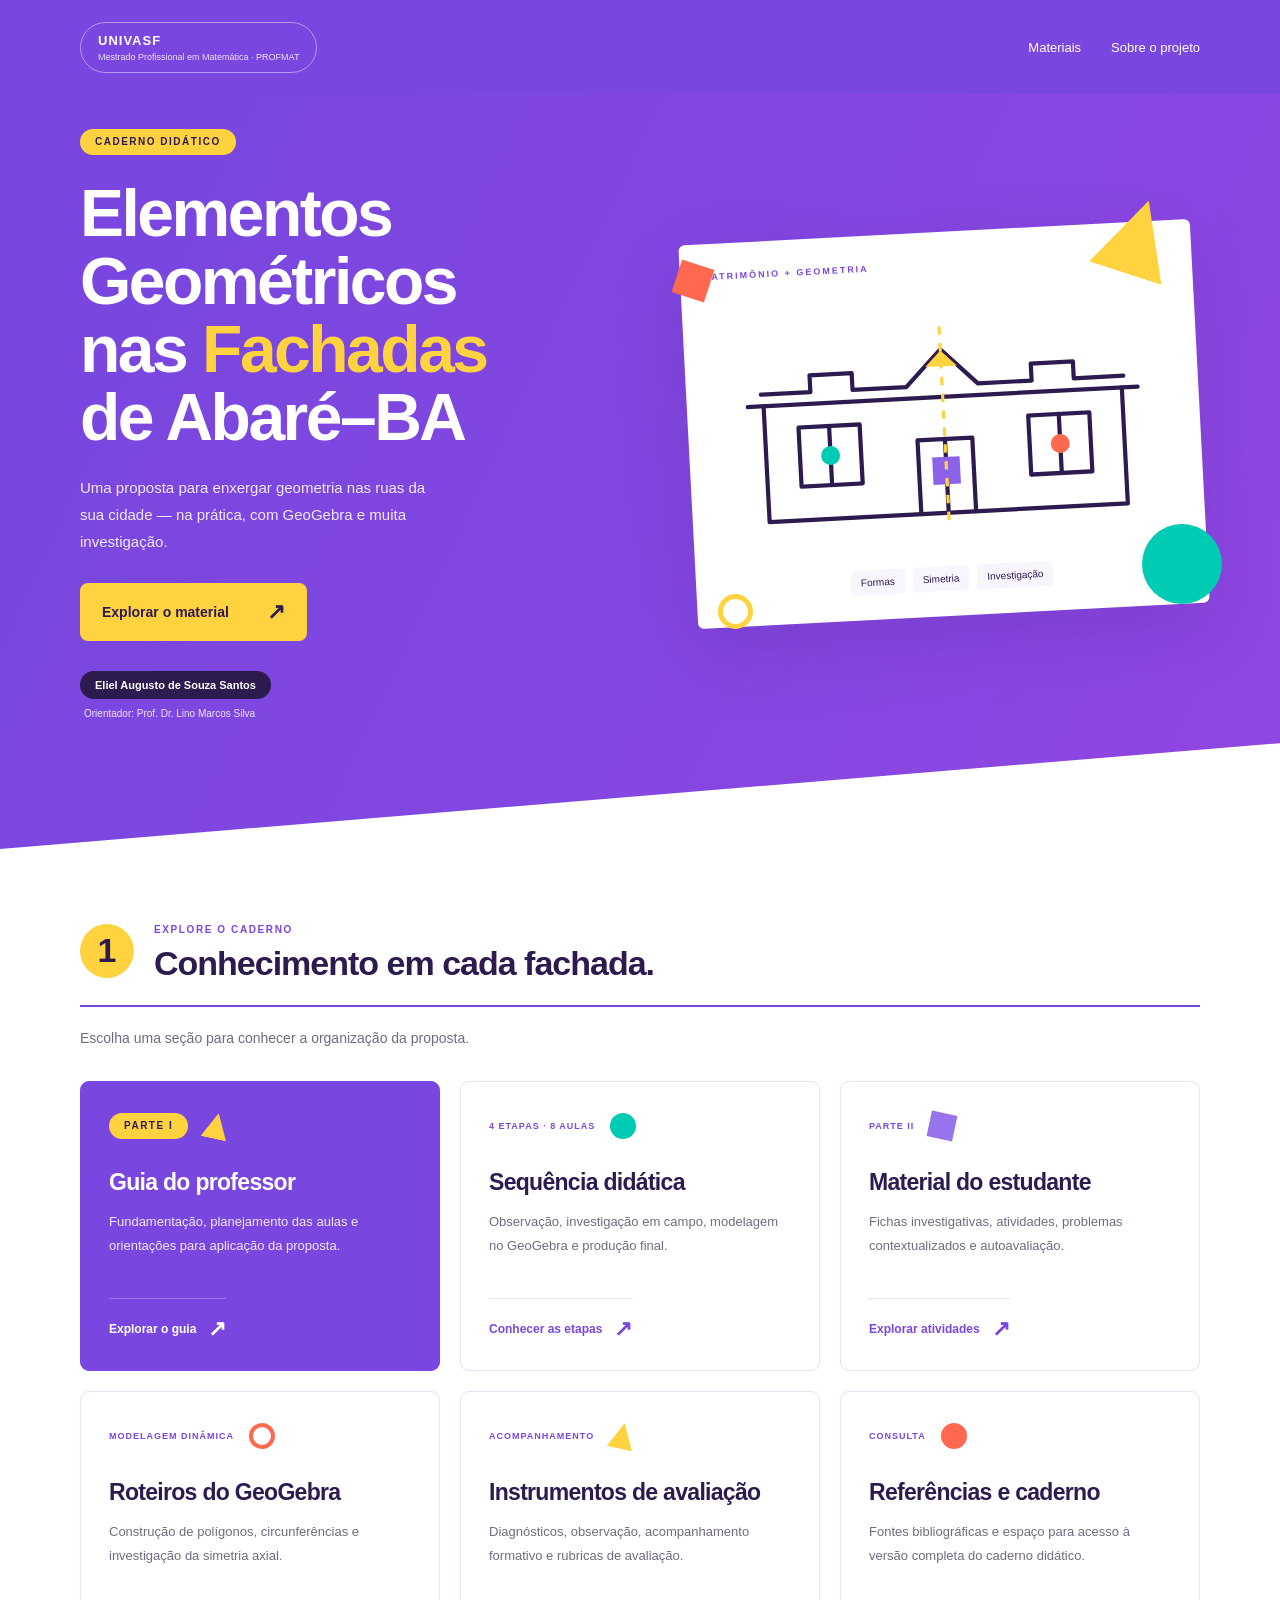
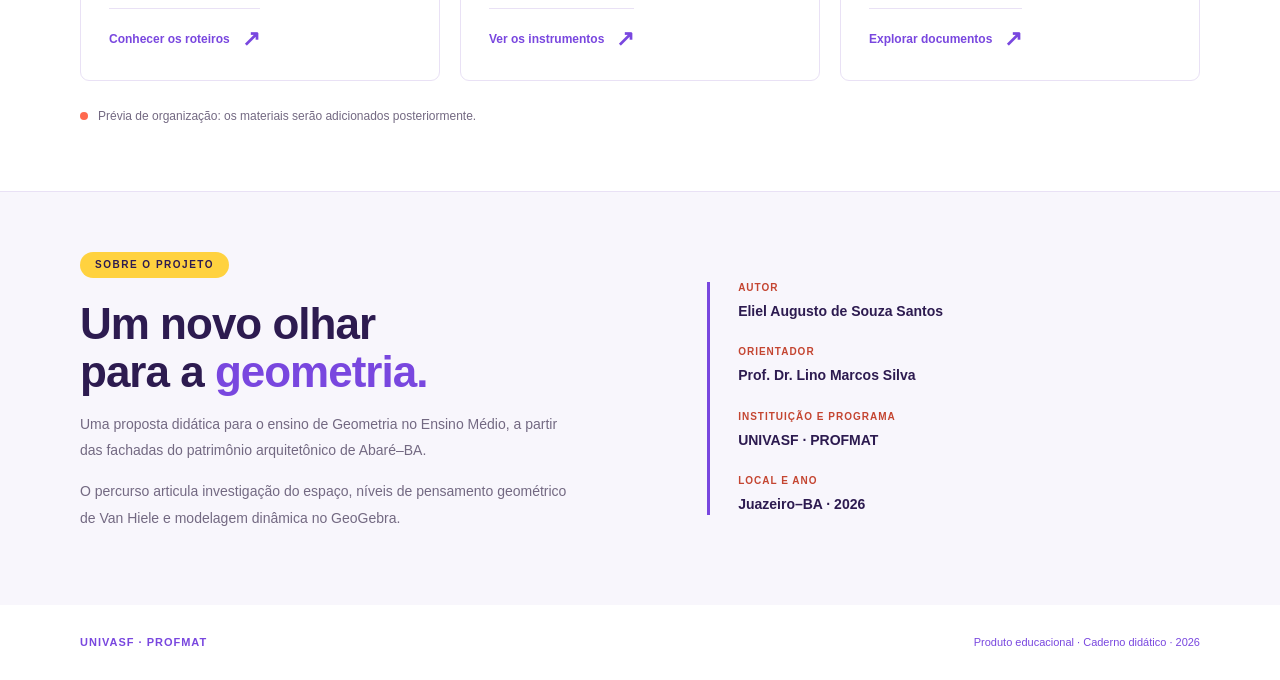
==== commit 1ce897cf: "teste-desing02" ====
--- a/index.html
+++ b/index.html
@@ -3,195 +3,339 @@
 <head>
   <meta charset="UTF-8">
   <meta name="viewport" content="width=device-width, initial-scale=1.0">
-  <meta name="theme-color" content="#164c7e">
+  <meta name="theme-color" content="#7947df">
+
   <title>Geometria nas Fachadas de Abaré–BA</title>
+
   <link rel="stylesheet" href="style.css">
 </head>
 
 <body>
-  <div class="aviso">
-    <strong>PRÉVIA DO SITE</strong> · Organização baseada no caderno didático.
-    Materiais ainda não inseridos.
-  </div>
-
-  <header>
-    <div class="largura topo">
+  <header class="cabecalho">
+    <div class="container navegacao">
       <a class="marca" href="#inicio">
-        <span class="simbolo" aria-hidden="true">△</span>
-        <span>
-          <strong>PROFMAT · UNIVASF</strong>
-          <small>PRODUTO EDUCACIONAL</small>
-        </span>
+        <strong>UNIVASF</strong>
+        <span>Mestrado Profissional em Matemática · PROFMAT</span>
       </a>
 
       <nav aria-label="Navegação principal">
-        <a href="#materiais">Explorar material</a>
+        <a href="#materiais">Materiais</a>
         <a href="#sobre">Sobre o projeto</a>
       </nav>
     </div>
   </header>
 
-  <main class="largura">
-    <section class="apresentacao" id="inicio">
-      <div>
-        <span class="etiqueta">Caderno didático · Ensino Médio</span>
-
-        <h1>
-          Geometria nas<br>
-          fachadas de<br>
-          <span>Abaré–BA.</span>
-        </h1>
-
-        <p class="descricao">
-          Elementos geométricos nas fachadas do patrimônio arquitetônico
-          de Abaré–BA: uma proposta didática para o ensino de Geometria
-          no Ensino Médio.
-        </p>
-
-        <a class="botao-principal" href="#materiais">
-          Explorar o material <span aria-hidden="true">↓</span>
-        </a>
-
-        <p class="autoria">
-          Eliel Augusto de Souza Santos<br>
-          Mestrado Profissional em Matemática · UNIVASF
-        </p>
-      </div>
-
-      <div class="ilustracao" aria-hidden="true">
-        <div class="capa">
-          <small>CADERNO DIDÁTICO</small>
-          <hr>
-          <strong>
-            Geometria,<br>
-            patrimônio e<br>
-            aprendizagem.
-          </strong>
-          <p>ABARÉ–BA<br>PROFMAT · UNIVASF · 2026</p>
+  <main>
+    <section class="inicio" id="inicio">
+      <div class="container abertura">
+        <div class="texto-inicial">
+          <span class="etiqueta">Caderno didático</span>
+
+          <h1>
+            Elementos<br>
+            Geométricos<br>
+            nas <span>Fachadas</span><br>
+            de Abaré–BA
+          </h1>
+
+          <p>
+            Uma proposta para enxergar geometria nas ruas da sua cidade —
+            na prática, com GeoGebra e muita investigação.
+          </p>
+
+          <a class="botao-principal" href="#materiais">
+            Explorar o material
+            <span aria-hidden="true">↗</span>
+          </a>
+
+          <div class="autor-inicial">
+            <strong>Eliel Augusto de Souza Santos</strong>
+            <span>Orientador: Prof. Dr. Lino Marcos Silva</span>
+          </div>
+        </div>
+
+        <div class="arte-inicial" aria-hidden="true">
+          <span class="forma triangulo"></span>
+          <span class="forma circulo"></span>
+          <span class="forma quadrado"></span>
+          <span class="forma anel"></span>
+
+          <div class="painel-fachada">
+            <span class="legenda-arte">PATRIMÔNIO + GEOMETRIA</span>
+
+            <svg
+              class="fachada"
+              viewBox="0 0 440 250"
+              xmlns="http://www.w3.org/2000/svg"
+            >
+              <g
+                fill="none"
+                stroke="currentColor"
+                stroke-width="4"
+                stroke-linecap="round"
+                stroke-linejoin="round"
+              >
+                <path d="M35 105H405"/>
+
+                <path
+                  d="M48 94H95V78H135V94H186L220 60L254 94H305V78H345V94H392"
+                />
+
+                <path d="M50 105V215H390V105"/>
+
+                <path d="M82 127H140V183H82Z"/>
+                <path d="M300 127H358V183H300Z"/>
+
+                <path d="M194 215V145H246V215"/>
+                <path d="M220 145V215"/>
+
+                <path d="M111 127V183"/>
+                <path d="M329 127V183"/>
+              </g>
+
+              <path d="M205 76L220 61L235 76Z" fill="#ffd23f"/>
+
+              <rect x="207" y="162" width="26" height="26" fill="#8b63eb"/>
+              <circle cx="111" cy="155" r="9" fill="#00cbb5"/>
+              <circle cx="329" cy="155" r="9" fill="#ff694f"/>
+
+              <path
+                d="M220 38V227"
+                fill="none"
+                stroke="#ffd23f"
+                stroke-width="3"
+                stroke-dasharray="8 8"
+              />
+            </svg>
+
+            <div class="conceitos">
+              <span>Formas</span>
+              <span>Simetria</span>
+              <span>Investigação</span>
+            </div>
+          </div>
         </div>
       </div>
     </section>
 
-    <section class="materiais" id="materiais">
-      <div class="cabecalho-secao">
+    <section class="materiais container" id="materiais">
+      <div class="titulo-secao">
+        <span class="numero-secao">1</span>
+
         <div>
-          <span class="sobretitulo">Explore por seção</span>
-          <h2>Por onde você quer começar?</h2>
+          <span class="sobretitulo">Explore o caderno</span>
+          <h2>Conhecimento em cada fachada.</h2>
         </div>
-        <p>Escolha uma seção para visualizar como o material será organizado.</p>
       </div>
 
+      <p class="introducao-secao">
+        Escolha uma seção para conhecer a organização da proposta.
+      </p>
+
       <div class="grade">
-        <button class="cartao" data-secao="professor">
-          <span class="cartao-topo">
-            <span class="numero">01</span>
-            <span class="categoria">Parte I</span>
-          </span>
+        <button class="cartao cartao-roxo" data-secao="professor">
+          <span class="topo-cartao">
+            <span class="etiqueta">Parte I</span>
+            <span class="icone-forma icone-triangulo" aria-hidden="true"></span>
+          </span>
+
           <h3>Guia do professor</h3>
-          <p>Fundamentação pedagógica, objetivos, habilidades da BNCC, planejamento e adaptações.</p>
-          <span class="acao">Explorar o guia <span aria-hidden="true">→</span></span>
-        </button>
-
-        <button class="cartao destaque" data-secao="sequencia">
-          <span class="cartao-topo">
-            <span class="numero">02</span>
+
+          <p>
+            Fundamentação, planejamento das aulas e orientações
+            para aplicação da proposta.
+          </p>
+
+          <span class="acao">
+            Explorar o guia
+            <span aria-hidden="true">↗</span>
+          </span>
+        </button>
+
+        <button class="cartao" data-secao="sequencia">
+          <span class="topo-cartao">
             <span class="categoria">4 etapas · 8 aulas</span>
-          </span>
+            <span class="icone-forma icone-circulo" aria-hidden="true"></span>
+          </span>
+
           <h3>Sequência didática</h3>
-          <p>Da observação das fachadas à investigação em campo, modelagem e sistematização.</p>
-          <span class="acao">Conhecer as etapas <span aria-hidden="true">→</span></span>
+
+          <p>
+            Observação, investigação em campo, modelagem
+            no GeoGebra e produção final.
+          </p>
+
+          <span class="acao">
+            Conhecer as etapas
+            <span aria-hidden="true">↗</span>
+          </span>
         </button>
 
         <button class="cartao" data-secao="estudante">
-          <span class="cartao-topo">
-            <span class="numero">03</span>
+          <span class="topo-cartao">
             <span class="categoria">Parte II</span>
-          </span>
+            <span class="icone-forma icone-quadrado" aria-hidden="true"></span>
+          </span>
+
           <h3>Material do estudante</h3>
-          <p>Fichas investigativas, atividades, problemas contextualizados, relatório e autoavaliação.</p>
-          <span class="acao">Explorar as atividades <span aria-hidden="true">→</span></span>
+
+          <p>
+            Fichas investigativas, atividades, problemas
+            contextualizados e autoavaliação.
+          </p>
+
+          <span class="acao">
+            Explorar atividades
+            <span aria-hidden="true">↗</span>
+          </span>
         </button>
 
         <button class="cartao" data-secao="geogebra">
-          <span class="cartao-topo">
-            <span class="numero">04</span>
-            <span class="categoria">Modelagem</span>
-          </span>
+          <span class="topo-cartao">
+            <span class="categoria">Modelagem dinâmica</span>
+            <span class="icone-forma icone-anel" aria-hidden="true"></span>
+          </span>
+
           <h3>Roteiros do GeoGebra</h3>
-          <p>Construções de polígonos, circunferência e simetria axial.</p>
-          <span class="acao">Conhecer os roteiros <span aria-hidden="true">→</span></span>
+
+          <p>
+            Construção de polígonos, circunferências e
+            investigação da simetria axial.
+          </p>
+
+          <span class="acao">
+            Conhecer os roteiros
+            <span aria-hidden="true">↗</span>
+          </span>
         </button>
 
         <button class="cartao" data-secao="avaliacao">
-          <span class="cartao-topo">
-            <span class="numero">05</span>
+          <span class="topo-cartao">
             <span class="categoria">Acompanhamento</span>
-          </span>
+            <span class="icone-forma icone-triangulo" aria-hidden="true"></span>
+          </span>
+
           <h3>Instrumentos de avaliação</h3>
-          <p>Diagnóstico inicial e final, observação, acompanhamento formativo e rubricas.</p>
-          <span class="acao">Ver os instrumentos <span aria-hidden="true">→</span></span>
+
+          <p>
+            Diagnósticos, observação, acompanhamento
+            formativo e rubricas de avaliação.
+          </p>
+
+          <span class="acao">
+            Ver os instrumentos
+            <span aria-hidden="true">↗</span>
+          </span>
         </button>
 
         <button class="cartao" data-secao="referencias">
-          <span class="cartao-topo">
-            <span class="numero">06</span>
+          <span class="topo-cartao">
             <span class="categoria">Consulta</span>
-          </span>
+            <span class="icone-forma icone-circulo coral" aria-hidden="true"></span>
+          </span>
+
           <h3>Referências e caderno</h3>
-          <p>Referências bibliográficas e acesso ao caderno didático completo.</p>
-          <span class="acao">Explorar documentos <span aria-hidden="true">→</span></span>
+
+          <p>
+            Fontes bibliográficas e espaço para acesso
+            à versão completa do caderno didático.
+          </p>
+
+          <span class="acao">
+            Explorar documentos
+            <span aria-hidden="true">↗</span>
+          </span>
         </button>
       </div>
 
-      <div class="nota">
-        <strong>Esboço de organização:</strong>
-        os botões apresentam divisões identificadas no caderno didático.
-        Os arquivos e as atividades serão inseridos depois.
-      </div>
+      <p class="nota-previa">
+        <span aria-hidden="true"></span>
+        Prévia de organização: os materiais serão adicionados posteriormente.
+      </p>
     </section>
 
     <section class="sobre" id="sobre">
-      <div>
-        <h2>Sobre o produto educacional</h2>
-        <p>
-          Proposta organizada em quatro etapas e oito aulas, articulando
-          patrimônio arquitetônico, pensamento geométrico de Van Hiele
-          e modelagem no GeoGebra.
-        </p>
-      </div>
-
-      <div class="creditos">
-        <p>
-          <strong>Autor:</strong> Eliel Augusto de Souza Santos<br>
-          <strong>Orientador:</strong> Prof. Dr. Lino Marcos Silva<br>
-          UNIVASF · PROFMAT<br>
-          Juazeiro–BA, 2026
-        </p>
+      <div class="container sobre-conteudo">
+        <div>
+          <span class="etiqueta">Sobre o projeto</span>
+
+          <h2>
+            Um novo olhar<br>
+            para a <span>geometria.</span>
+          </h2>
+
+          <p>
+            Uma proposta didática para o ensino de Geometria no Ensino Médio,
+            a partir das fachadas do patrimônio arquitetônico de Abaré–BA.
+          </p>
+
+          <p>
+            O percurso articula investigação do espaço, níveis de pensamento
+            geométrico de Van Hiele e modelagem dinâmica no GeoGebra.
+          </p>
+        </div>
+
+        <div class="ficha-projeto">
+          <div>
+            <span>Autor</span>
+            <strong>Eliel Augusto de Souza Santos</strong>
+          </div>
+
+          <div>
+            <span>Orientador</span>
+            <strong>Prof. Dr. Lino Marcos Silva</strong>
+          </div>
+
+          <div>
+            <span>Instituição e programa</span>
+            <strong>UNIVASF · PROFMAT</strong>
+          </div>
+
+          <div>
+            <span>Local e ano</span>
+            <strong>Juazeiro–BA · 2026</strong>
+          </div>
+        </div>
       </div>
     </section>
   </main>
 
   <footer>
-    <div class="largura">
-      Produto educacional · PROFMAT / UNIVASF · 2026
+    <div class="container rodape">
+      <strong>UNIVASF · PROFMAT</strong>
+      <span>Produto educacional · Caderno didático · 2026</span>
     </div>
   </footer>
 
-  <dialog id="janela" aria-labelledby="janela-titulo">
+  <dialog
+    id="janela"
+    aria-labelledby="janela-titulo"
+    aria-describedby="janela-descricao"
+  >
     <div class="janela-topo">
       <div>
-        <span class="sobretitulo">Organização da seção</span>
+        <span class="etiqueta">Explore a seção</span>
         <h2 id="janela-titulo"></h2>
       </div>
-      <button class="fechar" id="fechar" aria-label="Fechar seção">×</button>
+
+      <button
+        type="button"
+        class="fechar"
+        id="fechar"
+        aria-label="Fechar seção"
+        autofocus
+      >
+        ×
+      </button>
     </div>
 
     <div class="janela-conteudo">
       <p id="janela-descricao"></p>
-      <ul class="lista-secoes" id="lista-secoes"></ul>
-      <div class="reserva">
-        Prévia da organização. Os materiais desta seção ainda não foram adicionados.
-      </div>
+      <ul id="lista-secoes" class="lista-secoes"></ul>
+
+      <p class="reserva">
+        Os arquivos desta seção serão disponibilizados posteriormente.
+      </p>
     </div>
   </dialog>
 
@@ -208,9 +352,10 @@
           "Orientações para adaptação"
         ]
       },
+
       sequencia: {
         titulo: "Sequência didática",
-        descricao: "Percurso organizado em quatro etapas, distribuídas em oito aulas.",
+        descricao: "Quatro etapas distribuídas em oito aulas.",
         itens: [
           "Etapa 1 — Sensibilização e problematização · Aulas 1 e 2",
           "Etapa 2 — Investigação em campo · Aulas 3 e 4",
@@ -218,9 +363,10 @@
           "Etapa 4 — Sistematização e produção final · Aula 8"
         ]
       },
+
       estudante: {
         titulo: "Material do estudante",
-        descricao: "Fichas e atividades destinadas ao uso direto pelos estudantes.",
+        descricao: "Fichas e atividades para o desenvolvimento das investigações.",
         itens: [
           "Ficha investigativa de campo",
           "Atividades orientadas por etapa",
@@ -229,18 +375,20 @@
           "Autoavaliação do estudante"
         ]
       },
+
       geogebra: {
         titulo: "Roteiros do GeoGebra",
-        descricao: "Roteiros de construção organizados por conteúdo geométrico.",
+        descricao: "Explorações organizadas por conteúdo geométrico.",
         itens: [
           "Parte A — Modelando um polígono · Aula 5",
           "Parte B — Modelando uma circunferência · Aula 6",
           "Parte C — Modelando simetria axial · Aula 7"
         ]
       },
+
       avaliacao: {
         titulo: "Instrumentos de avaliação",
-        descricao: "Recursos para acompanhar a aprendizagem ao longo da sequência.",
+        descricao: "Recursos para acompanhar a aprendizagem durante a sequência.",
         itens: [
           "Ficha diagnóstica inicial — Pré-teste",
           "Matriz de análise dos níveis de Van Hiele",
@@ -250,9 +398,10 @@
           "Rubrica de apresentação e relatório dos grupos"
         ]
       },
+
       referencias: {
         titulo: "Referências e caderno",
-        descricao: "Espaço para as fontes bibliográficas e para o produto completo.",
+        descricao: "Fontes bibliográficas e acesso ao produto educacional.",
         itens: [
           "Referências bibliográficas",
           "Caderno didático completo em PDF"
@@ -273,13 +422,21 @@
         descricao.textContent = secao.descricao;
         lista.replaceChildren();
 
-        secao.itens.forEach((texto) => {
+        secao.itens.forEach((texto, indice) => {
           const item = document.createElement("li");
+          const numero = document.createElement("span");
+          const conteudo = document.createElement("div");
+          const nome = document.createElement("strong");
           const aviso = document.createElement("small");
 
-          item.textContent = texto;
+          numero.className = "numero-item";
+          numero.textContent = String(indice + 1).padStart(2, "0");
+
+          nome.textContent = texto;
           aviso.textContent = "Material a inserir";
-          item.appendChild(aviso);
+
+          conteudo.append(nome, aviso);
+          item.append(numero, conteudo);
           lista.appendChild(item);
         });
 
@@ -289,6 +446,20 @@
 
     document.getElementById("fechar").addEventListener("click", () => {
       janela.close();
+    });
+
+    janela.addEventListener("click", (evento) => {
+      if (evento.target !== janela) return;
+
+      const limites = janela.getBoundingClientRect();
+
+      const fora =
+        evento.clientX < limites.left ||
+        evento.clientX > limites.right ||
+        evento.clientY < limites.top ||
+        evento.clientY > limites.bottom;
+
+      if (fora) janela.close();
     });
   </script>
 </body>
--- a/style.css
+++ b/style.css
@@ -1,11 +1,17 @@
+/* Paleta aproximada a partir das imagens do caderno. */
 :root {
-  --azul: #164c7e;
-  --azul-escuro: #143653;
-  --amarelo: #ecc264;
-  --texto: #193650;
-  --suave: #607184;
-  --borda: #dfe6ec;
-  --fundo: #f5f7fa;
+  --roxo: #7947df;
+  --roxo-vivo: #9146e3;
+  --roxo-escuro: #2d1b50;
+  --amarelo: #ffd23f;
+  --turquesa: #00cbb5;
+  --coral: #ff694f;
+
+  --texto: #302344;
+  --texto-suave: #736982;
+  --fundo: #ffffff;
+  --fundo-suave: #f8f6fc;
+  --borda: #e9e1f5;
 }
 
 * {
@@ -14,6 +20,7 @@
 
 html {
   scroll-behavior: smooth;
+  scroll-padding-top: 24px;
 }
 
 body {
@@ -21,6 +28,7 @@
   background: var(--fundo);
   color: var(--texto);
   font-family: Arial, Helvetica, sans-serif;
+  -webkit-font-smoothing: antialiased;
 }
 
 button,
@@ -28,435 +36,658 @@
   -webkit-tap-highlight-color: transparent;
 }
 
+button {
+  font: inherit;
+}
+
 a {
   color: inherit;
 }
 
-.largura {
-  width: min(1120px, calc(100% - 40px));
+button:focus-visible,
+a:focus-visible {
+  outline: 3px solid var(--coral);
+  outline-offset: 5px;
+}
+
+.container {
+  width: min(1120px, calc(100% - 48px));
   margin-inline: auto;
 }
 
-.aviso {
-  padding: 11px 20px;
-  background: var(--azul-escuro);
-  color: #eef4fa;
-  text-align: center;
-  font-size: 12px;
-  line-height: 1.6;
-}
-
-.aviso strong {
+/* Cabeçalho */
+
+.cabecalho {
+  background: var(--roxo);
+  color: white;
+}
+
+.navegacao {
+  min-height: 94px;
+  display: flex;
+  justify-content: space-between;
+  align-items: center;
+  gap: 30px;
+}
+
+.marca {
+  display: flex;
+  flex-direction: column;
+  gap: 4px;
+  padding: 10px 17px;
+  border: 1px solid #ffffff70;
+  border-radius: 30px;
+  text-decoration: none;
+}
+
+.marca strong {
+  font-size: 13px;
+  letter-spacing: 1px;
+}
+
+.marca span {
+  font-size: 9px;
+  color: #eee5ff;
+}
+
+nav {
+  display: flex;
+  gap: 30px;
+}
+
+nav a {
+  font-size: 13px;
+  text-decoration: none;
+}
+
+nav a:hover {
   color: var(--amarelo);
 }
 
-header {
-  background: white;
-  border-bottom: 1px solid var(--borda);
-}
-
-.topo {
-  min-height: 90px;
-  display: flex;
+/* Abertura inspirada na capa */
+
+.inicio {
+  position: relative;
+  isolation: isolate;
+  padding: 35px 0 130px;
+  color: white;
+}
+
+.inicio::before {
+  content: "";
+  position: absolute;
+  z-index: -1;
+  inset: 0;
+  background: linear-gradient(
+    115deg,
+    var(--roxo) 15%,
+    var(--roxo-vivo) 100%
+  );
+  clip-path: polygon(0 0, 100% 0, 100% 86%, 0 100%);
+}
+
+.abertura {
+  display: grid;
+  grid-template-columns: 1.05fr 1fr;
+  gap: 70px;
   align-items: center;
-  justify-content: space-between;
-  gap: 24px;
-}
-
-.marca {
-  display: flex;
-  align-items: center;
-  gap: 12px;
-  text-decoration: none;
-}
-
-.simbolo {
-  width: 44px;
-  height: 46px;
-  display: grid;
-  place-items: center;
-  background: var(--azul);
+}
+
+.etiqueta {
+  display: inline-block;
+  width: fit-content;
+  padding: 7px 15px;
+  background: var(--amarelo);
+  color: var(--roxo-escuro);
+  border-radius: 30px;
+  font-size: 10px;
+  font-weight: 800;
+  letter-spacing: 1.5px;
+  line-height: 1.2;
+  text-transform: uppercase;
+}
+
+h1 {
+  margin: 25px 0 22px;
+  font-size: clamp(40px, 5.2vw, 66px);
+  font-weight: 800;
+  line-height: 1.03;
+  letter-spacing: -2.5px;
+}
+
+h1 span {
   color: var(--amarelo);
-  border-radius: 10px;
-  font-size: 28px;
-}
-
-.marca strong,
-.marca small {
-  display: block;
-}
-
-.marca strong {
-  font-size: 17px;
-}
-
-.marca small {
-  margin-top: 5px;
-  color: var(--suave);
-  font-size: 10px;
-  letter-spacing: 2px;
-}
-
-nav {
-  display: flex;
-  gap: 25px;
-  font-size: 13px;
-}
-
-nav a {
-  text-decoration: none;
-}
-
-nav a:hover {
-  text-decoration: underline;
-}
-
-.apresentacao {
-  display: grid;
-  grid-template-columns: 1.3fr 1fr;
-  gap: 50px;
-  align-items: center;
-  padding-block: 65px 55px;
-}
-
-.etiqueta {
-  color: var(--azul);
-  font-size: 11px;
-  font-weight: bold;
-  letter-spacing: 1.6px;
-  text-transform: uppercase;
-}
-
-h1 {
-  margin: 22px 0;
-  font-family: Georgia, serif;
-  font-size: clamp(40px, 5vw, 62px);
-  font-weight: normal;
-  line-height: 1.1;
-  letter-spacing: -2px;
-}
-
-h1 span {
-  color: var(--azul);
-}
-
-.descricao {
-  max-width: 510px;
-  color: var(--suave);
-  font-size: 16px;
+}
+
+.texto-inicial > p {
+  max-width: 360px;
+  margin: 0;
+  color: #f2eaff;
+  font-size: 15px;
   line-height: 1.8;
 }
 
 .botao-principal {
   display: inline-flex;
   align-items: center;
-  gap: 30px;
-  margin-top: 15px;
+  justify-content: space-between;
+  gap: 38px;
+  margin-top: 28px;
   padding: 16px 22px;
-  background: var(--azul);
-  color: white;
+  background: var(--amarelo);
+  color: var(--roxo-escuro);
   border-radius: 8px;
+  font-size: 14px;
+  font-weight: 800;
   text-decoration: none;
-  font-size: 14px;
-  font-weight: bold;
+  transition: transform 0.2s, background 0.2s;
 }
 
 .botao-principal:hover {
-  background: var(--azul-escuro);
-}
-
-.autoria {
-  margin-top: 25px;
-  color: var(--suave);
-  font-size: 12px;
-  line-height: 1.8;
-}
-
-.ilustracao {
-  min-height: 340px;
+  background: #ffdf70;
+  transform: translateY(-3px);
+}
+
+.botao-principal > span {
+  font-size: 22px;
+}
+
+.autor-inicial {
+  display: flex;
+  flex-direction: column;
+  align-items: flex-start;
+  gap: 9px;
+  margin-top: 30px;
+}
+
+.autor-inicial strong {
+  padding: 8px 15px;
+  background: var(--roxo-escuro);
+  border-radius: 30px;
+  font-size: 11px;
+  font-weight: 600;
+}
+
+.autor-inicial > span {
+  padding-left: 4px;
+  color: #eee5ff;
+  font-size: 10px;
+}
+
+/* Formas geométricas e fachada */
+
+.arte-inicial {
+  position: relative;
+  min-height: 430px;
+  display: flex;
+  align-items: center;
+}
+
+.painel-fachada {
+  position: relative;
+  width: 100%;
+  padding: 28px 24px 25px;
+  background: white;
+  color: var(--roxo-escuro);
+  border-radius: 6px;
+  box-shadow: 0 25px 70px #31146226;
+  transform: rotate(-3deg);
+}
+
+.legenda-arte {
+  display: block;
+  color: var(--roxo);
+  font-size: 9px;
+  font-weight: 800;
+  letter-spacing: 2px;
+}
+
+.fachada {
+  display: block;
+  width: 100%;
+  height: auto;
+  margin: 16px auto;
+}
+
+.conceitos {
+  display: flex;
+  justify-content: center;
+  flex-wrap: wrap;
+  gap: 8px;
+}
+
+.conceitos span {
+  padding: 7px 10px;
+  background: var(--fundo-suave);
+  border-radius: 4px;
+  color: var(--roxo-escuro);
+  font-size: 10px;
+}
+
+.forma {
+  position: absolute;
+  z-index: 2;
+  display: block;
+}
+
+.triangulo {
+  width: 76px;
+  height: 76px;
+  top: -10px;
+  right: 25px;
+  background: var(--amarelo);
+  clip-path: polygon(50% 0, 0 100%, 100% 100%);
+  transform: rotate(18deg);
+}
+
+.circulo {
+  width: 80px;
+  height: 80px;
+  right: -22px;
+  bottom: 35px;
+  background: var(--turquesa);
+  border-radius: 50%;
+}
+
+.quadrado {
+  width: 34px;
+  height: 34px;
+  left: -12px;
+  top: 55px;
+  background: var(--coral);
+  transform: rotate(18deg);
+}
+
+.anel {
+  width: 35px;
+  height: 35px;
+  bottom: 10px;
+  left: 30px;
+  border: 5px solid var(--amarelo);
+  border-radius: 50%;
+}
+
+/* Seções */
+
+.materiais {
+  padding-top: 70px;
+  padding-bottom: 65px;
+}
+
+.titulo-secao {
+  display: flex;
+  align-items: center;
+  gap: 20px;
+  padding-bottom: 22px;
+  border-bottom: 2px solid var(--roxo);
+}
+
+.numero-secao {
+  width: 54px;
+  height: 54px;
+  flex-shrink: 0;
   display: grid;
   place-items: center;
-  background: #e7eef4;
-  border: 1px solid #dce6ee;
-  border-radius: 20px;
-  overflow: hidden;
-}
-
-.capa {
-  width: 210px;
-  min-height: 275px;
-  padding: 30px 25px;
-  background: var(--azul);
-  color: white;
-  border-left: 8px solid var(--azul-escuro);
-  border-radius: 4px 14px 14px 4px;
-  box-shadow: 15px 18px 30px #163e672b;
-  transform: rotate(-8deg);
-}
-
-.capa small {
-  color: #d0e0ed;
-  font-size: 9px;
-  letter-spacing: 2px;
-}
-
-.capa hr {
-  width: 35px;
-  height: 3px;
-  margin: 25px 0;
   background: var(--amarelo);
-  border: 0;
-}
-
-.capa strong {
-  display: block;
-  font-family: Georgia, serif;
-  font-size: 27px;
-  font-weight: normal;
-  line-height: 1.25;
-}
-
-.capa p {
-  margin-top: 25px;
-  color: #d0e0ed;
+  color: var(--roxo-escuro);
+  border-radius: 50%;
+  font-size: 34px;
+  font-weight: 800;
+}
+
+.sobretitulo {
+  color: var(--roxo);
   font-size: 10px;
-  line-height: 1.8;
-}
-
-.materiais {
-  padding-block: 38px 45px;
-  border-top: 1px solid var(--borda);
-}
-
-.cabecalho-secao {
-  display: flex;
-  justify-content: space-between;
-  align-items: end;
-  gap: 25px;
-  margin-bottom: 25px;
-}
-
-.sobretitulo {
-  color: var(--suave);
-  font-size: 10px;
-  font-weight: bold;
-  letter-spacing: 1.7px;
+  font-weight: 800;
+  letter-spacing: 1.6px;
   text-transform: uppercase;
 }
 
 h2 {
-  margin: 10px 0 0;
-  font-size: 27px;
-  letter-spacing: -0.7px;
-}
-
-.cabecalho-secao p {
-  max-width: 260px;
-  margin: 0;
-  color: var(--suave);
-  font-size: 12px;
+  margin: 7px 0 0;
+  color: var(--roxo-escuro);
+  font-size: clamp(24px, 3vw, 34px);
+  font-weight: 800;
+  letter-spacing: -1px;
+}
+
+.introducao-secao {
+  margin: 20px 0 30px;
+  color: var(--texto-suave);
+  font-size: 14px;
   line-height: 1.7;
 }
+
+/* Cartões */
 
 .grade {
   display: grid;
   grid-template-columns: repeat(3, minmax(0, 1fr));
-  gap: 18px;
+  gap: 20px;
 }
 
 .cartao {
+  min-width: 0;
+  min-height: 290px;
   display: flex;
   flex-direction: column;
-  padding: 25px;
+  padding: 28px;
   background: white;
-  color: var(--texto);
+  color: var(--roxo-escuro);
   border: 1px solid var(--borda);
-  border-radius: 13px;
-  font: inherit;
+  border-radius: 9px;
   text-align: left;
   cursor: pointer;
-  transition: transform 0.2s, box-shadow 0.2s;
+  transition:
+    transform 0.2s,
+    box-shadow 0.2s,
+    border-color 0.2s;
 }
 
 .cartao:hover {
   transform: translateY(-5px);
-  box-shadow: 0 12px 25px #153e6712;
-}
-
-.cartao-topo {
+  border-color: #bda2ed;
+  box-shadow: 0 15px 35px #40216b12;
+}
+
+.topo-cartao {
+  display: flex;
+  justify-content: space-between;
+  align-items: center;
+  gap: 15px;
+  min-height: 32px;
+  margin-bottom: 27px;
+}
+
+.categoria {
+  color: var(--roxo);
+  font-size: 9px;
+  font-weight: 800;
+  letter-spacing: 1px;
+  text-transform: uppercase;
+}
+
+.cartao h3 {
+  margin: 0;
+  font-size: 23px;
+  line-height: 1.15;
+  font-weight: 800;
+  letter-spacing: -0.7px;
+}
+
+.cartao p {
+  margin: 15px 0 25px;
+  color: var(--texto-suave);
+  font-size: 13px;
+  line-height: 1.8;
+}
+
+.acao {
   display: flex;
   justify-content: space-between;
   align-items: center;
   gap: 12px;
-  margin-bottom: 25px;
-}
-
-.numero {
-  padding: 12px;
-  background: #edf3f8;
-  color: var(--azul);
-  border-radius: 9px;
-  font-size: 13px;
-  font-weight: bold;
-}
-
-.categoria {
-  color: var(--suave);
-  font-size: 9px;
-  letter-spacing: 1px;
-  text-transform: uppercase;
-}
-
-.cartao h3 {
-  margin: 0;
-  font-size: 19px;
-}
-
-.cartao p {
-  margin: 12px 0 24px;
-  color: var(--suave);
-  font-size: 13px;
-  line-height: 1.8;
-}
-
-.acao {
-  display: flex;
-  justify-content: space-between;
   margin-top: auto;
   padding-top: 17px;
   border-top: 1px solid var(--borda);
-  color: var(--azul);
+  color: var(--roxo);
   font-size: 12px;
-  font-weight: bold;
-}
-
-.destaque {
-  background: var(--azul);
+  font-weight: 800;
+}
+
+.acao > span {
+  font-size: 22px;
+}
+
+.cartao-roxo {
+  background: var(--roxo);
   color: white;
-  border-color: var(--azul);
-}
-
-.destaque .numero {
+  border-color: var(--roxo);
+}
+
+.cartao-roxo p {
+  color: #f0e8ff;
+}
+
+.cartao-roxo .acao {
+  color: white;
+  border-color: #ffffff40;
+}
+
+.cartao-roxo:hover {
+  border-color: var(--roxo-escuro);
+}
+
+/* Ícones feitos com CSS */
+
+.icone-forma {
+  display: block;
+  width: 26px;
+  height: 26px;
+  flex-shrink: 0;
+}
+
+.icone-triangulo {
   background: var(--amarelo);
-  color: var(--azul-escuro);
-}
-
-.destaque p,
-.destaque .categoria {
-  color: #dce8f2;
-}
-
-.destaque .acao {
-  color: white;
-  border-color: #ffffff35;
-}
-
-.nota {
+  clip-path: polygon(50% 0, 0 100%, 100% 100%);
+  transform: rotate(12deg);
+}
+
+.icone-circulo {
+  background: var(--turquesa);
+  border-radius: 50%;
+}
+
+.icone-quadrado {
+  background: #9773ec;
+  transform: rotate(12deg);
+}
+
+.icone-anel {
+  border: 4px solid var(--coral);
+  border-radius: 50%;
+}
+
+.coral {
+  background: var(--coral);
+}
+
+.nota-previa {
+  display: flex;
+  align-items: center;
+  gap: 10px;
+  margin: 25px 0 0;
+  color: var(--texto-suave);
+  font-size: 12px;
+  line-height: 1.7;
+}
+
+.nota-previa > span {
+  width: 8px;
+  height: 8px;
+  flex-shrink: 0;
+  background: var(--coral);
+  border-radius: 50%;
+}
+
+/* Sobre o projeto */
+
+.sobre {
+  padding: 60px 0;
+  background: var(--fundo-suave);
+  border-top: 1px solid var(--borda);
+}
+
+.sobre-conteudo {
+  display: grid;
+  grid-template-columns: 1.1fr 1fr;
+  align-items: center;
+  gap: 85px;
+}
+
+.sobre h2 {
   margin-top: 22px;
-  padding: 17px 20px;
-  border: 1px dashed #bdcdda;
-  border-radius: 8px;
-  color: var(--suave);
-  font-size: 12px;
-  line-height: 1.8;
-}
-
-.sobre {
-  display: grid;
-  grid-template-columns: 1.2fr 1fr;
-  gap: 40px;
-  padding-block: 30px 40px;
-  border-top: 1px solid var(--borda);
-}
-
-.sobre h2 {
-  margin: 0;
-  font-size: 18px;
+  font-size: clamp(32px, 4vw, 44px);
+  line-height: 1.1;
+}
+
+.sobre h2 span {
+  color: var(--roxo);
 }
 
 .sobre p {
-  color: var(--suave);
-  font-size: 13px;
+  max-width: 490px;
+  color: var(--texto-suave);
+  font-size: 14px;
   line-height: 1.9;
 }
 
-.creditos {
-  text-align: right;
-}
+.ficha-projeto {
+  padding-left: 28px;
+  border-left: 3px solid var(--roxo);
+}
+
+.ficha-projeto > div + div {
+  margin-top: 24px;
+}
+
+.ficha-projeto span,
+.ficha-projeto strong {
+  display: block;
+}
+
+.ficha-projeto span {
+  margin-bottom: 7px;
+  color: #c44531;
+  font-size: 10px;
+  font-weight: 800;
+  letter-spacing: 1px;
+  text-transform: uppercase;
+}
+
+.ficha-projeto strong {
+  color: var(--roxo-escuro);
+  font-size: 14px;
+  line-height: 1.6;
+}
+
+/* Rodapé */
 
 footer {
-  padding: 24px 0;
+  padding: 28px 0;
   background: white;
-  border-top: 1px solid var(--borda);
-  color: var(--suave);
-  font-size: 12px;
-  text-align: center;
-}
+}
+
+.rodape {
+  display: flex;
+  justify-content: space-between;
+  gap: 20px;
+  color: var(--roxo);
+  font-size: 11px;
+  line-height: 1.7;
+}
+
+.rodape strong {
+  letter-spacing: 1px;
+}
+
+/* Janela das seções */
 
 dialog {
-  width: min(650px, calc(100% - 30px));
+  width: min(660px, calc(100% - 30px));
   max-height: 85vh;
   padding: 0;
-  border: 1px solid var(--borda);
-  border-radius: 16px;
+  background: white;
   color: var(--texto);
-  box-shadow: 0 25px 100px #102d5444;
+  border: 0;
+  border-radius: 12px;
+  box-shadow: 0 30px 100px #23103d45;
 }
 
 dialog::backdrop {
-  background: #102a4277;
-  backdrop-filter: blur(4px);
+  background: #21133499;
+  backdrop-filter: blur(5px);
 }
 
 .janela-topo {
   display: flex;
+  align-items: flex-start;
   justify-content: space-between;
-  align-items: start;
   gap: 20px;
-  padding: 25px;
-  background: #edf3f8;
+  padding: 28px;
+  background: var(--roxo);
 }
 
 .janela-topo h2 {
-  font-size: 24px;
+  margin-top: 17px;
+  color: white;
+  font-size: 28px;
 }
 
 .fechar {
   width: 36px;
   height: 36px;
   flex-shrink: 0;
-  background: white;
-  color: var(--texto);
-  border: 1px solid var(--borda);
+  display: grid;
+  place-items: center;
+  padding: 0;
+  background: #ffffff20;
+  color: white;
+  border: 1px solid #ffffff60;
   border-radius: 50%;
-  font-size: 23px;
+  font-size: 26px;
   cursor: pointer;
 }
 
+.fechar:hover {
+  background: #ffffff35;
+}
+
 .janela-conteudo {
-  padding: 25px;
+  padding: 28px;
 }
 
 .janela-conteudo > p {
   margin-top: 0;
-  color: var(--suave);
+  color: var(--texto-suave);
   font-size: 14px;
   line-height: 1.8;
 }
 
 .lista-secoes {
   display: grid;
-  gap: 10px;
+  gap: 12px;
   margin: 22px 0;
   padding: 0;
   list-style: none;
 }
 
 .lista-secoes li {
-  padding: 15px;
-  background: #f5f8fb;
+  display: flex;
+  align-items: flex-start;
+  gap: 14px;
+  padding: 17px;
+  background: var(--fundo-suave);
   border: 1px solid var(--borda);
-  border-radius: 8px;
+  border-radius: 7px;
+}
+
+.numero-item {
+  width: 30px;
+  height: 30px;
+  flex-shrink: 0;
+  display: grid;
+  place-items: center;
+  background: var(--amarelo);
+  color: var(--roxo-escuro);
+  border-radius: 50%;
+  font-size: 11px;
+  font-weight: 800;
+}
+
+.lista-secoes strong {
+  display: block;
+  color: var(--roxo-escuro);
   font-size: 13px;
   line-height: 1.6;
 }
@@ -464,92 +695,191 @@
 .lista-secoes small {
   display: block;
   margin-top: 5px;
-  color: var(--suave);
+  color: var(--texto-suave);
   font-size: 11px;
 }
 
-.reserva {
-  padding: 15px;
-  border: 1px dashed #bdcdda;
-  border-radius: 8px;
-  color: var(--suave);
+.janela-conteudo .reserva {
+  margin-bottom: 0;
+  padding-top: 18px;
+  border-top: 1px solid var(--borda);
   font-size: 12px;
-  line-height: 1.8;
-  text-align: center;
-}
-
-a:focus-visible,
-button:focus-visible {
-  outline: 3px solid #bd8a25;
-  outline-offset: 4px;
-}
-
-@media (max-width: 800px) {
-  .apresentacao {
-    grid-template-columns: 1fr;
-    gap: 30px;
-    padding-top: 40px;
-  }
-
-  .ilustracao {
-    min-height: 310px;
+}
+
+/* Tablets */
+
+@media (max-width: 950px) {
+  .abertura {
+    gap: 35px;
+  }
+
+  h1 {
+    font-size: 52px;
+  }
+
+  .arte-inicial {
+    min-height: 370px;
+  }
+
+  .painel-fachada {
+    padding: 25px 16px;
+  }
+
+  .circulo {
+    right: -8px;
+    width: 60px;
+    height: 60px;
   }
 
   .grade {
     grid-template-columns: repeat(2, minmax(0, 1fr));
   }
 
-  .cabecalho-secao {
-    align-items: start;
-    flex-direction: column;
+  .sobre-conteudo {
+    gap: 40px;
+  }
+}
+
+/* Celulares */
+
+@media (max-width: 680px) {
+  .container {
+    width: calc(100% - 36px);
+  }
+
+  .navegacao {
+    min-height: 88px;
     gap: 15px;
   }
 
-  .cabecalho-secao p {
-    max-width: none;
-  }
-
-  .sobre {
+  .marca {
+    padding: 9px 12px;
+  }
+
+  .marca span {
+    max-width: 160px;
+    font-size: 8px;
+    line-height: 1.5;
+  }
+
+  nav {
+    gap: 0;
+  }
+
+  nav a {
+    font-size: 12px;
+  }
+
+  nav a:last-child {
+    display: none;
+  }
+
+  .inicio {
+    padding-top: 30px;
+    padding-bottom: 80px;
+  }
+
+  .inicio::before {
+    clip-path: polygon(0 0, 100% 0, 100% 94%, 0 100%);
+  }
+
+  .abertura {
     grid-template-columns: 1fr;
-    gap: 10px;
-  }
-
-  .creditos {
-    text-align: left;
-  }
-}
-
-@media (max-width: 520px) {
-  .largura {
-    width: calc(100% - 32px);
+    gap: 40px;
+  }
+
+  h1 {
+    font-size: clamp(39px, 10vw, 56px);
+    letter-spacing: -1.8px;
+  }
+
+  .texto-inicial > p {
+    max-width: 390px;
+    font-size: 14px;
+  }
+
+  .arte-inicial {
+    width: calc(100% - 24px);
+    max-width: 430px;
+    min-height: 340px;
+    margin-inline: auto;
+  }
+
+  .triangulo {
+    top: -10px;
+    right: 12px;
+    width: 55px;
+    height: 55px;
+  }
+
+  .quadrado {
+    top: 20px;
+  }
+
+  .circulo {
+    bottom: 4px;
+    right: -12px;
+  }
+
+  .anel {
+    bottom: 0;
+    left: 20px;
+  }
+
+  .materiais {
+    padding-top: 40px;
+    padding-bottom: 45px;
+  }
+
+  .titulo-secao {
+    align-items: flex-start;
+    gap: 14px;
+  }
+
+  .numero-secao {
+    width: 44px;
+    height: 44px;
+    font-size: 28px;
+  }
+
+  h2 {
+    font-size: 26px;
   }
 
   .grade {
     grid-template-columns: 1fr;
   }
 
-  nav a:last-child {
-    display: none;
-  }
-
-  .marca strong {
-    font-size: 14px;
-  }
-
-  nav {
-    font-size: 12px;
-  }
-
-  h1 {
-    font-size: 43px;
-  }
-
-  h2 {
-    font-size: 24px;
-  }
-
-  .descricao {
-    font-size: 14px;
+  .cartao {
+    min-height: 260px;
+    padding: 25px;
+  }
+
+  .sobre {
+    padding: 40px 0;
+  }
+
+  .sobre-conteudo {
+    grid-template-columns: 1fr;
+    gap: 28px;
+  }
+
+  .ficha-projeto {
+    padding-left: 20px;
+  }
+
+  .rodape {
+    flex-direction: column;
+    gap: 5px;
+  }
+
+  .janela-topo,
+  .janela-conteudo {
+    padding: 22px;
+  }
+
+  .janela-topo h2 {
+    font-size: 25px;
   }
 }
 
@@ -558,7 +888,13 @@
     scroll-behavior: auto;
   }
 
-  .cartao {
+  .cartao,
+  .botao-principal {
     transition: none;
   }
+
+  .cartao:hover,
+  .botao-principal:hover {
+    transform: none;
+  }
 }
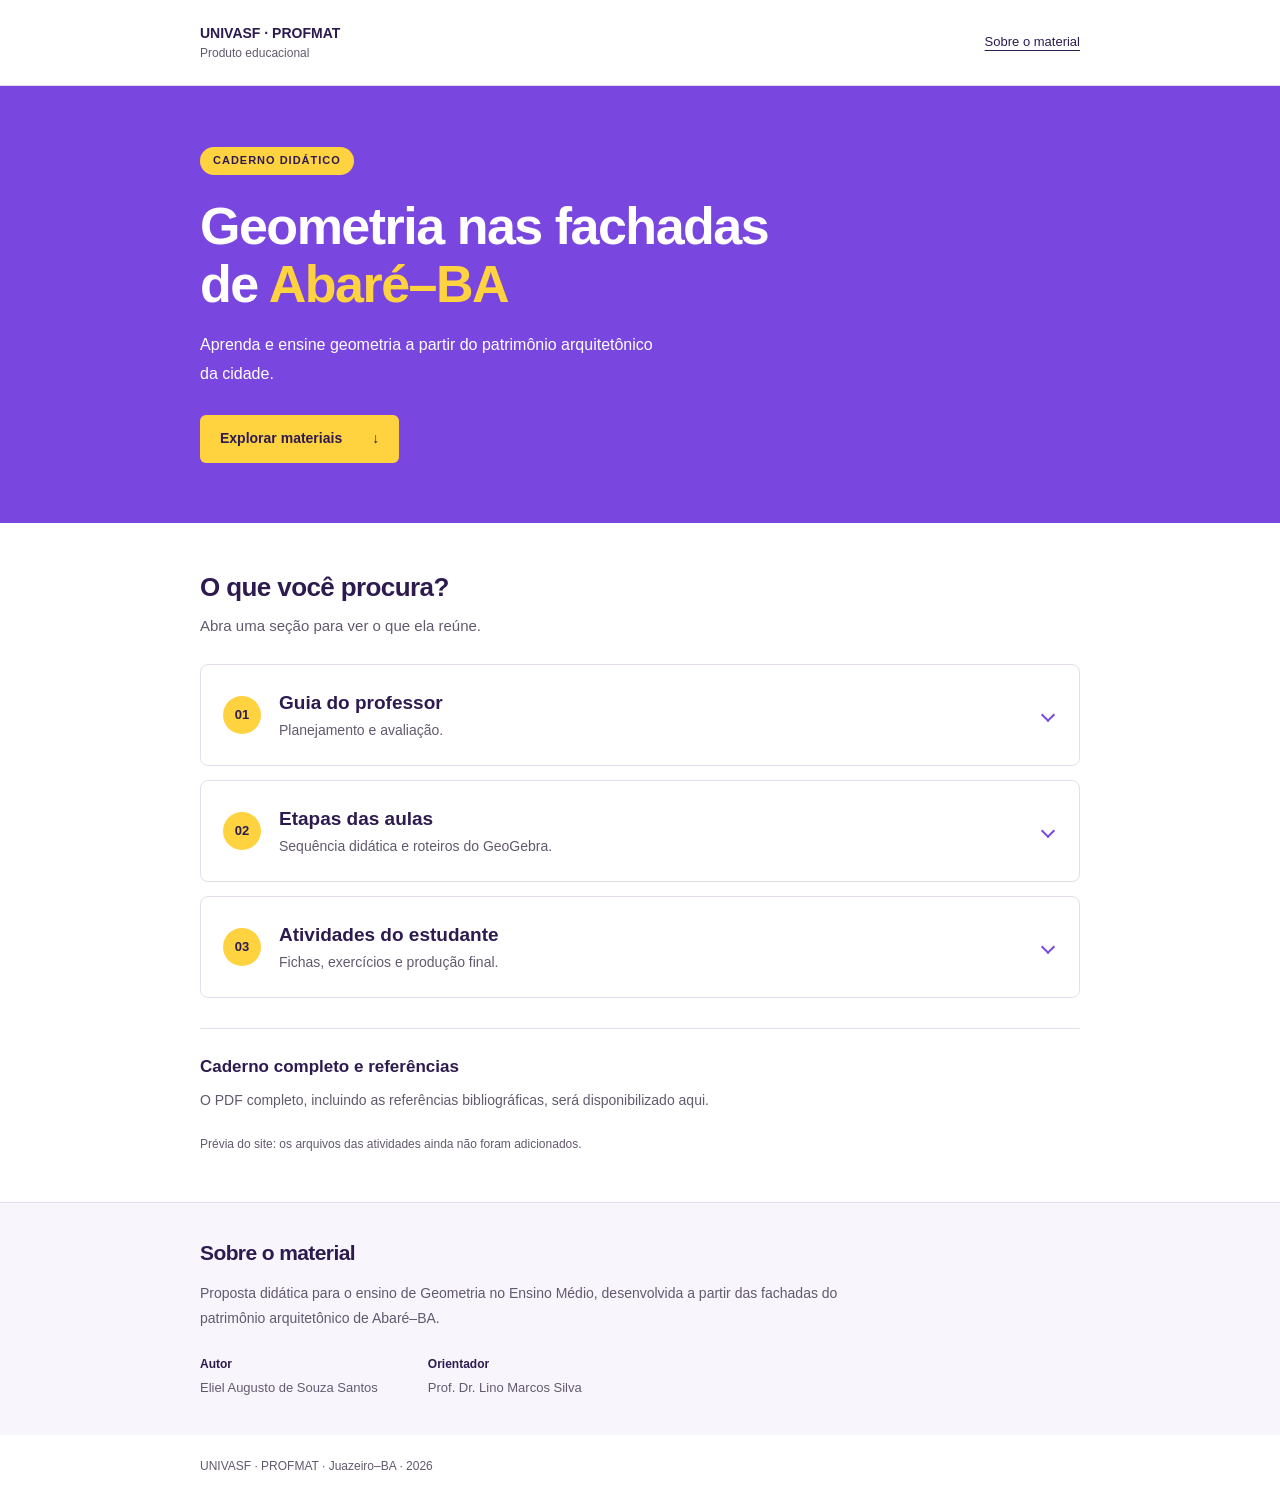
==== commit 4ef38a3b: "teste-ihc01" ====
--- a/index.html
+++ b/index.html
@@ -11,456 +11,209 @@
 </head>
 
 <body>
-  <header class="cabecalho">
-    <div class="container navegacao">
-      <a class="marca" href="#inicio">
-        <strong>UNIVASF</strong>
-        <span>Mestrado Profissional em Matemática · PROFMAT</span>
+  <a class="pular-conteudo" href="#materiais">
+    Ir para os materiais
+  </a>
+
+  <header>
+    <div class="container cabecalho">
+      <a class="marca" href="#inicio" aria-label="Página inicial">
+        <strong>UNIVASF · PROFMAT</strong>
+        <span>Produto educacional</span>
       </a>
 
-      <nav aria-label="Navegação principal">
-        <a href="#materiais">Materiais</a>
-        <a href="#sobre">Sobre o projeto</a>
-      </nav>
+      <a class="link-sobre" href="#sobre">Sobre o material</a>
     </div>
   </header>
 
-  <main>
-    <section class="inicio" id="inicio">
-      <div class="container abertura">
-        <div class="texto-inicial">
-          <span class="etiqueta">Caderno didático</span>
-
-          <h1>
-            Elementos<br>
-            Geométricos<br>
-            nas <span>Fachadas</span><br>
-            de Abaré–BA
-          </h1>
-
-          <p>
-            Uma proposta para enxergar geometria nas ruas da sua cidade —
-            na prática, com GeoGebra e muita investigação.
-          </p>
-
-          <a class="botao-principal" href="#materiais">
-            Explorar o material
-            <span aria-hidden="true">↗</span>
-          </a>
-
-          <div class="autor-inicial">
-            <strong>Eliel Augusto de Souza Santos</strong>
-            <span>Orientador: Prof. Dr. Lino Marcos Silva</span>
-          </div>
-        </div>
-
-        <div class="arte-inicial" aria-hidden="true">
-          <span class="forma triangulo"></span>
-          <span class="forma circulo"></span>
-          <span class="forma quadrado"></span>
-          <span class="forma anel"></span>
-
-          <div class="painel-fachada">
-            <span class="legenda-arte">PATRIMÔNIO + GEOMETRIA</span>
-
-            <svg
-              class="fachada"
-              viewBox="0 0 440 250"
-              xmlns="http://www.w3.org/2000/svg"
-            >
-              <g
-                fill="none"
-                stroke="currentColor"
-                stroke-width="4"
-                stroke-linecap="round"
-                stroke-linejoin="round"
-              >
-                <path d="M35 105H405"/>
-
-                <path
-                  d="M48 94H95V78H135V94H186L220 60L254 94H305V78H345V94H392"
-                />
-
-                <path d="M50 105V215H390V105"/>
-
-                <path d="M82 127H140V183H82Z"/>
-                <path d="M300 127H358V183H300Z"/>
-
-                <path d="M194 215V145H246V215"/>
-                <path d="M220 145V215"/>
-
-                <path d="M111 127V183"/>
-                <path d="M329 127V183"/>
-              </g>
-
-              <path d="M205 76L220 61L235 76Z" fill="#ffd23f"/>
-
-              <rect x="207" y="162" width="26" height="26" fill="#8b63eb"/>
-              <circle cx="111" cy="155" r="9" fill="#00cbb5"/>
-              <circle cx="329" cy="155" r="9" fill="#ff694f"/>
-
-              <path
-                d="M220 38V227"
-                fill="none"
-                stroke="#ffd23f"
-                stroke-width="3"
-                stroke-dasharray="8 8"
-              />
-            </svg>
-
-            <div class="conceitos">
-              <span>Formas</span>
-              <span>Simetria</span>
-              <span>Investigação</span>
-            </div>
-          </div>
-        </div>
+  <main id="inicio">
+    <section class="apresentacao" aria-labelledby="titulo">
+      <div class="container">
+        <span class="etiqueta">Caderno didático</span>
+
+        <h1 id="titulo">
+          Geometria nas fachadas<br>
+          de <span>Abaré–BA</span>
+        </h1>
+
+        <p>
+          Aprenda e ensine geometria a partir do patrimônio
+          arquitetônico da cidade.
+        </p>
+
+        <a class="botao" href="#materiais">
+          Explorar materiais
+          <span aria-hidden="true">↓</span>
+        </a>
       </div>
     </section>
 
-    <section class="materiais container" id="materiais">
-      <div class="titulo-secao">
-        <span class="numero-secao">1</span>
-
-        <div>
-          <span class="sobretitulo">Explore o caderno</span>
-          <h2>Conhecimento em cada fachada.</h2>
-        </div>
-      </div>
-
-      <p class="introducao-secao">
-        Escolha uma seção para conhecer a organização da proposta.
+    <section
+      class="container materiais"
+      id="materiais"
+      aria-labelledby="titulo-materiais"
+    >
+      <h2 id="titulo-materiais">O que você procura?</h2>
+
+      <p class="orientacao">
+        Abra uma seção para ver o que ela reúne.
       </p>
 
-      <div class="grade">
-        <button class="cartao cartao-roxo" data-secao="professor">
-          <span class="topo-cartao">
-            <span class="etiqueta">Parte I</span>
-            <span class="icone-forma icone-triangulo" aria-hidden="true"></span>
-          </span>
-
-          <h3>Guia do professor</h3>
-
-          <p>
-            Fundamentação, planejamento das aulas e orientações
-            para aplicação da proposta.
-          </p>
-
-          <span class="acao">
-            Explorar o guia
-            <span aria-hidden="true">↗</span>
-          </span>
-        </button>
-
-        <button class="cartao" data-secao="sequencia">
-          <span class="topo-cartao">
-            <span class="categoria">4 etapas · 8 aulas</span>
-            <span class="icone-forma icone-circulo" aria-hidden="true"></span>
-          </span>
-
-          <h3>Sequência didática</h3>
-
-          <p>
-            Observação, investigação em campo, modelagem
-            no GeoGebra e produção final.
-          </p>
-
-          <span class="acao">
-            Conhecer as etapas
-            <span aria-hidden="true">↗</span>
-          </span>
-        </button>
-
-        <button class="cartao" data-secao="estudante">
-          <span class="topo-cartao">
-            <span class="categoria">Parte II</span>
-            <span class="icone-forma icone-quadrado" aria-hidden="true"></span>
-          </span>
-
-          <h3>Material do estudante</h3>
-
-          <p>
-            Fichas investigativas, atividades, problemas
-            contextualizados e autoavaliação.
-          </p>
-
-          <span class="acao">
-            Explorar atividades
-            <span aria-hidden="true">↗</span>
-          </span>
-        </button>
-
-        <button class="cartao" data-secao="geogebra">
-          <span class="topo-cartao">
-            <span class="categoria">Modelagem dinâmica</span>
-            <span class="icone-forma icone-anel" aria-hidden="true"></span>
-          </span>
-
-          <h3>Roteiros do GeoGebra</h3>
-
-          <p>
-            Construção de polígonos, circunferências e
-            investigação da simetria axial.
-          </p>
-
-          <span class="acao">
-            Conhecer os roteiros
-            <span aria-hidden="true">↗</span>
-          </span>
-        </button>
-
-        <button class="cartao" data-secao="avaliacao">
-          <span class="topo-cartao">
-            <span class="categoria">Acompanhamento</span>
-            <span class="icone-forma icone-triangulo" aria-hidden="true"></span>
-          </span>
-
-          <h3>Instrumentos de avaliação</h3>
-
-          <p>
-            Diagnósticos, observação, acompanhamento
-            formativo e rubricas de avaliação.
-          </p>
-
-          <span class="acao">
-            Ver os instrumentos
-            <span aria-hidden="true">↗</span>
-          </span>
-        </button>
-
-        <button class="cartao" data-secao="referencias">
-          <span class="topo-cartao">
-            <span class="categoria">Consulta</span>
-            <span class="icone-forma icone-circulo coral" aria-hidden="true"></span>
-          </span>
-
-          <h3>Referências e caderno</h3>
-
-          <p>
-            Fontes bibliográficas e espaço para acesso
-            à versão completa do caderno didático.
-          </p>
-
-          <span class="acao">
-            Explorar documentos
-            <span aria-hidden="true">↗</span>
-          </span>
-        </button>
-      </div>
-
-      <p class="nota-previa">
-        <span aria-hidden="true"></span>
-        Prévia de organização: os materiais serão adicionados posteriormente.
+      <div class="secoes">
+        <details class="secao">
+          <summary>
+            <span class="identificador" aria-hidden="true">01</span>
+
+            <span class="resumo">
+              <span class="titulo-opcao">Guia do professor</span>
+              <span class="descricao-opcao">
+                Planejamento e avaliação.
+              </span>
+            </span>
+
+            <span class="indicador" aria-hidden="true"></span>
+          </summary>
+
+          <div class="conteudo">
+            <h3>Para planejar as aulas</h3>
+
+            <ul>
+              <li>Fundamentação pedagógica</li>
+              <li>Objetivos e habilidades da BNCC</li>
+              <li>Organização das aulas e recursos necessários</li>
+              <li>Atividades complementares e adaptações</li>
+            </ul>
+
+            <h3>Para acompanhar a aprendizagem</h3>
+
+            <ul>
+              <li>Diagnóstico inicial e final</li>
+              <li>Matriz dos níveis de Van Hiele</li>
+              <li>Observação e acompanhamento formativo</li>
+              <li>Rubrica de apresentação e relatório</li>
+            </ul>
+          </div>
+        </details>
+
+        <details class="secao">
+          <summary>
+            <span class="identificador" aria-hidden="true">02</span>
+
+            <span class="resumo">
+              <span class="titulo-opcao">Etapas das aulas</span>
+              <span class="descricao-opcao">
+                Sequência didática e roteiros do GeoGebra.
+              </span>
+            </span>
+
+            <span class="indicador" aria-hidden="true"></span>
+          </summary>
+
+          <div class="conteudo">
+            <h3>O percurso em quatro etapas</h3>
+
+            <ol class="etapas">
+              <li>
+                <strong>Sensibilização e problematização</strong>
+                <span>Aulas 1 e 2</span>
+              </li>
+
+              <li>
+                <strong>Investigação em campo</strong>
+                <span>Aulas 3 e 4</span>
+              </li>
+
+              <li>
+                <strong>Modelagem no GeoGebra</strong>
+                <span>Aulas 5, 6 e 7</span>
+              </li>
+
+              <li>
+                <strong>Sistematização e produção final</strong>
+                <span>Aula 8</span>
+              </li>
+            </ol>
+
+            <h3>Roteiros do GeoGebra</h3>
+
+            <ul>
+              <li>Modelagem de polígonos</li>
+              <li>Modelagem de circunferências</li>
+              <li>Investigação da simetria axial</li>
+            </ul>
+          </div>
+        </details>
+
+        <details class="secao">
+          <summary>
+            <span class="identificador" aria-hidden="true">03</span>
+
+            <span class="resumo">
+              <span class="titulo-opcao">Atividades do estudante</span>
+              <span class="descricao-opcao">
+                Fichas, exercícios e produção final.
+              </span>
+            </span>
+
+            <span class="indicador" aria-hidden="true"></span>
+          </summary>
+
+          <div class="conteudo">
+            <h3>Materiais para as atividades</h3>
+
+            <ul>
+              <li>Ficha investigativa de campo</li>
+              <li>Atividades orientadas por etapa</li>
+              <li>Problemas geométricos contextualizados</li>
+              <li>Modelo de relatório final</li>
+              <li>Autoavaliação do estudante</li>
+            </ul>
+          </div>
+        </details>
+      </div>
+
+      <div class="caderno-completo">
+        <h3>Caderno completo e referências</h3>
+        <p>
+          O PDF completo, incluindo as referências bibliográficas,
+          será disponibilizado aqui.
+        </p>
+      </div>
+
+      <p class="aviso">
+        Prévia do site: os arquivos das atividades ainda não foram adicionados.
       </p>
     </section>
 
-    <section class="sobre" id="sobre">
-      <div class="container sobre-conteudo">
-        <div>
-          <span class="etiqueta">Sobre o projeto</span>
-
-          <h2>
-            Um novo olhar<br>
-            para a <span>geometria.</span>
-          </h2>
-
-          <p>
-            Uma proposta didática para o ensino de Geometria no Ensino Médio,
-            a partir das fachadas do patrimônio arquitetônico de Abaré–BA.
-          </p>
-
-          <p>
-            O percurso articula investigação do espaço, níveis de pensamento
-            geométrico de Van Hiele e modelagem dinâmica no GeoGebra.
-          </p>
-        </div>
-
-        <div class="ficha-projeto">
+    <section class="sobre" id="sobre" aria-labelledby="titulo-sobre">
+      <div class="container">
+        <h2 id="titulo-sobre">Sobre o material</h2>
+
+        <p>
+          Proposta didática para o ensino de Geometria no Ensino Médio,
+          desenvolvida a partir das fachadas do patrimônio arquitetônico
+          de Abaré–BA.
+        </p>
+
+        <dl class="creditos">
           <div>
-            <span>Autor</span>
-            <strong>Eliel Augusto de Souza Santos</strong>
+            <dt>Autor</dt>
+            <dd>Eliel Augusto de Souza Santos</dd>
           </div>
 
           <div>
-            <span>Orientador</span>
-            <strong>Prof. Dr. Lino Marcos Silva</strong>
-          </div>
-
-          <div>
-            <span>Instituição e programa</span>
-            <strong>UNIVASF · PROFMAT</strong>
-          </div>
-
-          <div>
-            <span>Local e ano</span>
-            <strong>Juazeiro–BA · 2026</strong>
-          </div>
-        </div>
+            <dt>Orientador</dt>
+            <dd>Prof. Dr. Lino Marcos Silva</dd>
+          </div>
+        </dl>
       </div>
     </section>
   </main>
 
   <footer>
-    <div class="container rodape">
-      <strong>UNIVASF · PROFMAT</strong>
-      <span>Produto educacional · Caderno didático · 2026</span>
+    <div class="container">
+      UNIVASF · PROFMAT · Juazeiro–BA · 2026
     </div>
   </footer>
-
-  <dialog
-    id="janela"
-    aria-labelledby="janela-titulo"
-    aria-describedby="janela-descricao"
-  >
-    <div class="janela-topo">
-      <div>
-        <span class="etiqueta">Explore a seção</span>
-        <h2 id="janela-titulo"></h2>
-      </div>
-
-      <button
-        type="button"
-        class="fechar"
-        id="fechar"
-        aria-label="Fechar seção"
-        autofocus
-      >
-        ×
-      </button>
-    </div>
-
-    <div class="janela-conteudo">
-      <p id="janela-descricao"></p>
-      <ul id="lista-secoes" class="lista-secoes"></ul>
-
-      <p class="reserva">
-        Os arquivos desta seção serão disponibilizados posteriormente.
-      </p>
-    </div>
-  </dialog>
-
-  <script>
-    const secoes = {
-      professor: {
-        titulo: "Guia do professor",
-        descricao: "Fundamentos e orientações para aplicação da proposta.",
-        itens: [
-          "Fundamentação pedagógica",
-          "Objetivos da sequência e habilidades da BNCC",
-          "Organização e planejamento das aulas",
-          "Atividades complementares",
-          "Orientações para adaptação"
-        ]
-      },
-
-      sequencia: {
-        titulo: "Sequência didática",
-        descricao: "Quatro etapas distribuídas em oito aulas.",
-        itens: [
-          "Etapa 1 — Sensibilização e problematização · Aulas 1 e 2",
-          "Etapa 2 — Investigação em campo · Aulas 3 e 4",
-          "Etapa 3 — Modelagem dinâmica no GeoGebra · Aulas 5, 6 e 7",
-          "Etapa 4 — Sistematização e produção final · Aula 8"
-        ]
-      },
-
-      estudante: {
-        titulo: "Material do estudante",
-        descricao: "Fichas e atividades para o desenvolvimento das investigações.",
-        itens: [
-          "Ficha investigativa de campo",
-          "Atividades orientadas por etapa",
-          "Problemas geométricos contextualizados",
-          "Modelo de relatório final",
-          "Autoavaliação do estudante"
-        ]
-      },
-
-      geogebra: {
-        titulo: "Roteiros do GeoGebra",
-        descricao: "Explorações organizadas por conteúdo geométrico.",
-        itens: [
-          "Parte A — Modelando um polígono · Aula 5",
-          "Parte B — Modelando uma circunferência · Aula 6",
-          "Parte C — Modelando simetria axial · Aula 7"
-        ]
-      },
-
-      avaliacao: {
-        titulo: "Instrumentos de avaliação",
-        descricao: "Recursos para acompanhar a aprendizagem durante a sequência.",
-        itens: [
-          "Ficha diagnóstica inicial — Pré-teste",
-          "Matriz de análise dos níveis de Van Hiele",
-          "Roteiro de observação do professor",
-          "Ficha de acompanhamento formativo",
-          "Ficha diagnóstica final — Pós-teste",
-          "Rubrica de apresentação e relatório dos grupos"
-        ]
-      },
-
-      referencias: {
-        titulo: "Referências e caderno",
-        descricao: "Fontes bibliográficas e acesso ao produto educacional.",
-        itens: [
-          "Referências bibliográficas",
-          "Caderno didático completo em PDF"
-        ]
-      }
-    };
-
-    const janela = document.getElementById("janela");
-    const titulo = document.getElementById("janela-titulo");
-    const descricao = document.getElementById("janela-descricao");
-    const lista = document.getElementById("lista-secoes");
-
-    document.querySelectorAll("[data-secao]").forEach((botao) => {
-      botao.addEventListener("click", () => {
-        const secao = secoes[botao.dataset.secao];
-
-        titulo.textContent = secao.titulo;
-        descricao.textContent = secao.descricao;
-        lista.replaceChildren();
-
-        secao.itens.forEach((texto, indice) => {
-          const item = document.createElement("li");
-          const numero = document.createElement("span");
-          const conteudo = document.createElement("div");
-          const nome = document.createElement("strong");
-          const aviso = document.createElement("small");
-
-          numero.className = "numero-item";
-          numero.textContent = String(indice + 1).padStart(2, "0");
-
-          nome.textContent = texto;
-          aviso.textContent = "Material a inserir";
-
-          conteudo.append(nome, aviso);
-          item.append(numero, conteudo);
-          lista.appendChild(item);
-        });
-
-        janela.showModal();
-      });
-    });
-
-    document.getElementById("fechar").addEventListener("click", () => {
-      janela.close();
-    });
-
-    janela.addEventListener("click", (evento) => {
-      if (evento.target !== janela) return;
-
-      const limites = janela.getBoundingClientRect();
-
-      const fora =
-        evento.clientX < limites.left ||
-        evento.clientX > limites.right ||
-        evento.clientY < limites.top ||
-        evento.clientY > limites.bottom;
-
-      if (fora) janela.close();
-    });
-  </script>
 </body>
 </html>
--- a/style.css
+++ b/style.css
@@ -1,17 +1,12 @@
-/* Paleta aproximada a partir das imagens do caderno. */
 :root {
   --roxo: #7947df;
-  --roxo-vivo: #9146e3;
   --roxo-escuro: #2d1b50;
   --amarelo: #ffd23f;
-  --turquesa: #00cbb5;
-  --coral: #ff694f;
 
   --texto: #302344;
-  --texto-suave: #736982;
-  --fundo: #ffffff;
+  --texto-suave: #62596e;
+  --borda: #e5ddef;
   --fundo-suave: #f8f6fc;
-  --borda: #e9e1f5;
 }
 
 * {
@@ -25,861 +20,451 @@
 
 body {
   margin: 0;
-  background: var(--fundo);
+  background: white;
   color: var(--texto);
   font-family: Arial, Helvetica, sans-serif;
-  -webkit-font-smoothing: antialiased;
-}
-
-button,
-a {
-  -webkit-tap-highlight-color: transparent;
-}
-
-button {
-  font: inherit;
+  line-height: 1.6;
 }
 
 a {
   color: inherit;
 }
 
-button:focus-visible,
-a:focus-visible {
-  outline: 3px solid var(--coral);
+.container {
+  width: min(880px, calc(100% - 40px));
+  margin-inline: auto;
+}
+
+a:focus-visible,
+summary:focus-visible {
+  outline: 3px solid var(--roxo-escuro);
   outline-offset: 5px;
 }
 
-.container {
-  width: min(1120px, calc(100% - 48px));
-  margin-inline: auto;
+.pular-conteudo {
+  position: absolute;
+  top: 10px;
+  left: 10px;
+  z-index: 10;
+  padding: 12px 18px;
+  background: var(--amarelo);
+  color: var(--roxo-escuro);
+  transform: translateY(-160%);
+}
+
+.pular-conteudo:focus {
+  transform: translateY(0);
 }
 
 /* Cabeçalho */
 
+header {
+  background: white;
+  border-bottom: 1px solid var(--borda);
+}
+
 .cabecalho {
-  background: var(--roxo);
-  color: white;
-}
-
-.navegacao {
-  min-height: 94px;
+  min-height: 85px;
   display: flex;
+  align-items: center;
   justify-content: space-between;
-  align-items: center;
-  gap: 30px;
+  gap: 20px;
 }
 
 .marca {
   display: flex;
   flex-direction: column;
-  gap: 4px;
-  padding: 10px 17px;
-  border: 1px solid #ffffff70;
-  border-radius: 30px;
   text-decoration: none;
 }
 
 .marca strong {
+  color: var(--roxo-escuro);
+  font-size: 14px;
+}
+
+.marca span {
+  color: var(--texto-suave);
+  font-size: 12px;
+}
+
+.link-sobre {
+  display: inline-flex;
+  align-items: center;
+  min-height: 44px;
+  color: var(--roxo-escuro);
   font-size: 13px;
-  letter-spacing: 1px;
-}
-
-.marca span {
-  font-size: 9px;
-  color: #eee5ff;
-}
-
-nav {
-  display: flex;
-  gap: 30px;
-}
-
-nav a {
-  font-size: 13px;
-  text-decoration: none;
-}
-
-nav a:hover {
-  color: var(--amarelo);
-}
-
-/* Abertura inspirada na capa */
-
-.inicio {
-  position: relative;
-  isolation: isolate;
-  padding: 35px 0 130px;
+  text-underline-offset: 4px;
+}
+
+/* Apresentação */
+
+.apresentacao {
+  padding: 60px 0;
+  background: var(--roxo);
   color: white;
-}
-
-.inicio::before {
-  content: "";
-  position: absolute;
-  z-index: -1;
-  inset: 0;
-  background: linear-gradient(
-    115deg,
-    var(--roxo) 15%,
-    var(--roxo-vivo) 100%
-  );
-  clip-path: polygon(0 0, 100% 0, 100% 86%, 0 100%);
-}
-
-.abertura {
-  display: grid;
-  grid-template-columns: 1.05fr 1fr;
-  gap: 70px;
-  align-items: center;
 }
 
 .etiqueta {
   display: inline-block;
-  width: fit-content;
-  padding: 7px 15px;
+  padding: 5px 13px;
   background: var(--amarelo);
   color: var(--roxo-escuro);
-  border-radius: 30px;
-  font-size: 10px;
+  border-radius: 20px;
+  font-size: 11px;
+  font-weight: bold;
+  letter-spacing: 1px;
+  text-transform: uppercase;
+}
+
+h1 {
+  margin: 22px 0 18px;
+  font-size: clamp(32px, 5vw, 52px);
   font-weight: 800;
-  letter-spacing: 1.5px;
-  line-height: 1.2;
-  text-transform: uppercase;
-}
-
-h1 {
-  margin: 25px 0 22px;
-  font-size: clamp(40px, 5.2vw, 66px);
-  font-weight: 800;
-  line-height: 1.03;
-  letter-spacing: -2.5px;
+  line-height: 1.12;
+  letter-spacing: -1.5px;
 }
 
 h1 span {
   color: var(--amarelo);
 }
 
-.texto-inicial > p {
-  max-width: 360px;
-  margin: 0;
-  color: #f2eaff;
-  font-size: 15px;
+.apresentacao p {
+  max-width: 470px;
+  margin: 0;
+  color: white;
+  font-size: 16px;
   line-height: 1.8;
 }
 
-.botao-principal {
+.botao {
   display: inline-flex;
   align-items: center;
-  justify-content: space-between;
-  gap: 38px;
-  margin-top: 28px;
-  padding: 16px 22px;
+  gap: 30px;
+  min-height: 48px;
+  margin-top: 26px;
+  padding: 12px 20px;
   background: var(--amarelo);
   color: var(--roxo-escuro);
+  border-radius: 6px;
+  font-size: 14px;
+  font-weight: bold;
+  text-decoration: none;
+}
+
+.botao:hover {
+  background: #ffe078;
+}
+
+.botao:focus-visible {
+  outline-color: white;
+}
+
+/* Materiais */
+
+.materiais {
+  padding-top: 48px;
+  padding-bottom: 48px;
+}
+
+h2 {
+  margin: 0;
+  color: var(--roxo-escuro);
+  font-size: 26px;
+  line-height: 1.3;
+  letter-spacing: -0.6px;
+}
+
+.orientacao {
+  margin: 10px 0 26px;
+  color: var(--texto-suave);
+  font-size: 15px;
+}
+
+.secoes {
+  display: grid;
+  gap: 14px;
+}
+
+/* Seções expansíveis */
+
+.secao {
+  overflow: clip;
+  background: white;
+  border: 1px solid var(--borda);
   border-radius: 8px;
-  font-size: 14px;
-  font-weight: 800;
-  text-decoration: none;
-  transition: transform 0.2s, background 0.2s;
-}
-
-.botao-principal:hover {
-  background: #ffdf70;
-  transform: translateY(-3px);
-}
-
-.botao-principal > span {
-  font-size: 22px;
-}
-
-.autor-inicial {
-  display: flex;
-  flex-direction: column;
-  align-items: flex-start;
-  gap: 9px;
-  margin-top: 30px;
-}
-
-.autor-inicial strong {
-  padding: 8px 15px;
-  background: var(--roxo-escuro);
-  border-radius: 30px;
-  font-size: 11px;
-  font-weight: 600;
-}
-
-.autor-inicial > span {
-  padding-left: 4px;
-  color: #eee5ff;
-  font-size: 10px;
-}
-
-/* Formas geométricas e fachada */
-
-.arte-inicial {
-  position: relative;
-  min-height: 430px;
+}
+
+.secao[open] {
+  border-color: var(--roxo);
+}
+
+summary {
   display: flex;
   align-items: center;
-}
-
-.painel-fachada {
-  position: relative;
-  width: 100%;
-  padding: 28px 24px 25px;
-  background: white;
-  color: var(--roxo-escuro);
-  border-radius: 6px;
-  box-shadow: 0 25px 70px #31146226;
-  transform: rotate(-3deg);
-}
-
-.legenda-arte {
-  display: block;
-  color: var(--roxo);
-  font-size: 9px;
-  font-weight: 800;
-  letter-spacing: 2px;
-}
-
-.fachada {
-  display: block;
-  width: 100%;
-  height: auto;
-  margin: 16px auto;
-}
-
-.conceitos {
-  display: flex;
-  justify-content: center;
-  flex-wrap: wrap;
-  gap: 8px;
-}
-
-.conceitos span {
-  padding: 7px 10px;
+  gap: 18px;
+  min-height: 100px;
+  padding: 22px;
+  cursor: pointer;
+  list-style: none;
+}
+
+summary::-webkit-details-marker {
+  display: none;
+}
+
+summary:hover {
   background: var(--fundo-suave);
-  border-radius: 4px;
-  color: var(--roxo-escuro);
-  font-size: 10px;
-}
-
-.forma {
-  position: absolute;
-  z-index: 2;
-  display: block;
-}
-
-.triangulo {
-  width: 76px;
-  height: 76px;
-  top: -10px;
-  right: 25px;
-  background: var(--amarelo);
-  clip-path: polygon(50% 0, 0 100%, 100% 100%);
-  transform: rotate(18deg);
-}
-
-.circulo {
-  width: 80px;
-  height: 80px;
-  right: -22px;
-  bottom: 35px;
-  background: var(--turquesa);
-  border-radius: 50%;
-}
-
-.quadrado {
-  width: 34px;
-  height: 34px;
-  left: -12px;
-  top: 55px;
-  background: var(--coral);
-  transform: rotate(18deg);
-}
-
-.anel {
-  width: 35px;
-  height: 35px;
-  bottom: 10px;
-  left: 30px;
-  border: 5px solid var(--amarelo);
-  border-radius: 50%;
-}
-
-/* Seções */
-
-.materiais {
-  padding-top: 70px;
-  padding-bottom: 65px;
-}
-
-.titulo-secao {
-  display: flex;
-  align-items: center;
-  gap: 20px;
-  padding-bottom: 22px;
-  border-bottom: 2px solid var(--roxo);
-}
-
-.numero-secao {
-  width: 54px;
-  height: 54px;
+}
+
+summary:focus-visible {
+  outline-offset: -4px;
+  border-radius: 8px;
+}
+
+.identificador {
+  width: 38px;
+  height: 38px;
   flex-shrink: 0;
   display: grid;
   place-items: center;
   background: var(--amarelo);
   color: var(--roxo-escuro);
   border-radius: 50%;
-  font-size: 34px;
-  font-weight: 800;
-}
-
-.sobretitulo {
+  font-size: 13px;
+  font-weight: bold;
+}
+
+.resumo {
+  flex: 1;
+  min-width: 0;
+}
+
+.titulo-opcao,
+.descricao-opcao {
+  display: block;
+}
+
+.titulo-opcao {
+  color: var(--roxo-escuro);
+  font-size: 19px;
+  font-weight: bold;
+  line-height: 1.35;
+}
+
+.descricao-opcao {
+  margin-top: 5px;
+  color: var(--texto-suave);
+  font-size: 14px;
+  line-height: 1.5;
+}
+
+.indicador {
+  width: 10px;
+  height: 10px;
+  flex-shrink: 0;
+  margin-right: 4px;
+  border-right: 2px solid var(--roxo);
+  border-bottom: 2px solid var(--roxo);
+  transform: rotate(45deg);
+}
+
+.secao[open] .indicador {
+  transform: rotate(225deg);
+}
+
+.secao[open] summary {
+  background: var(--fundo-suave);
+  border-bottom: 1px solid var(--borda);
+}
+
+.conteudo {
+  padding: 24px 28px;
+}
+
+.conteudo h3 {
+  margin: 0 0 12px;
+  color: var(--roxo-escuro);
+  font-size: 16px;
+}
+
+.conteudo ul,
+.conteudo ol {
+  margin: 0;
+  padding-left: 22px;
+}
+
+.conteudo li {
+  padding-left: 4px;
+  color: var(--texto-suave);
+  font-size: 14px;
+}
+
+.conteudo li + li {
+  margin-top: 10px;
+}
+
+.conteudo li::marker {
   color: var(--roxo);
-  font-size: 10px;
-  font-weight: 800;
-  letter-spacing: 1.6px;
-  text-transform: uppercase;
-}
-
-h2 {
-  margin: 7px 0 0;
-  color: var(--roxo-escuro);
-  font-size: clamp(24px, 3vw, 34px);
-  font-weight: 800;
-  letter-spacing: -1px;
-}
-
-.introducao-secao {
-  margin: 20px 0 30px;
-  color: var(--texto-suave);
-  font-size: 14px;
-  line-height: 1.7;
-}
-
-/* Cartões */
-
-.grade {
-  display: grid;
-  grid-template-columns: repeat(3, minmax(0, 1fr));
-  gap: 20px;
-}
-
-.cartao {
-  min-width: 0;
-  min-height: 290px;
-  display: flex;
-  flex-direction: column;
-  padding: 28px;
-  background: white;
-  color: var(--roxo-escuro);
-  border: 1px solid var(--borda);
-  border-radius: 9px;
-  text-align: left;
-  cursor: pointer;
-  transition:
-    transform 0.2s,
-    box-shadow 0.2s,
-    border-color 0.2s;
-}
-
-.cartao:hover {
-  transform: translateY(-5px);
-  border-color: #bda2ed;
-  box-shadow: 0 15px 35px #40216b12;
-}
-
-.topo-cartao {
-  display: flex;
-  justify-content: space-between;
-  align-items: center;
-  gap: 15px;
-  min-height: 32px;
-  margin-bottom: 27px;
-}
-
-.categoria {
-  color: var(--roxo);
-  font-size: 9px;
-  font-weight: 800;
-  letter-spacing: 1px;
-  text-transform: uppercase;
-}
-
-.cartao h3 {
-  margin: 0;
-  font-size: 23px;
-  line-height: 1.15;
-  font-weight: 800;
-  letter-spacing: -0.7px;
-}
-
-.cartao p {
-  margin: 15px 0 25px;
-  color: var(--texto-suave);
+}
+
+.conteudo ul + h3,
+.conteudo ol + h3 {
+  margin-top: 26px;
+}
+
+.etapas strong {
+  display: block;
+  color: var(--texto);
+  font-weight: 600;
+}
+
+.etapas span {
+  display: block;
+  margin-top: 2px;
   font-size: 13px;
-  line-height: 1.8;
-}
-
-.acao {
-  display: flex;
-  justify-content: space-between;
-  align-items: center;
-  gap: 12px;
-  margin-top: auto;
-  padding-top: 17px;
+}
+
+/* Acesso ao caderno */
+
+.caderno-completo {
+  margin-top: 30px;
+  padding-top: 24px;
   border-top: 1px solid var(--borda);
-  color: var(--roxo);
+}
+
+.caderno-completo h3 {
+  margin: 0;
+  color: var(--roxo-escuro);
+  font-size: 17px;
+}
+
+.caderno-completo p {
+  max-width: 570px;
+  margin: 8px 0 0;
+  color: var(--texto-suave);
+  font-size: 14px;
+}
+
+.aviso {
+  margin: 24px 0 0;
+  color: var(--texto-suave);
   font-size: 12px;
-  font-weight: 800;
-}
-
-.acao > span {
-  font-size: 22px;
-}
-
-.cartao-roxo {
-  background: var(--roxo);
-  color: white;
-  border-color: var(--roxo);
-}
-
-.cartao-roxo p {
-  color: #f0e8ff;
-}
-
-.cartao-roxo .acao {
-  color: white;
-  border-color: #ffffff40;
-}
-
-.cartao-roxo:hover {
-  border-color: var(--roxo-escuro);
-}
-
-/* Ícones feitos com CSS */
-
-.icone-forma {
-  display: block;
-  width: 26px;
-  height: 26px;
-  flex-shrink: 0;
-}
-
-.icone-triangulo {
-  background: var(--amarelo);
-  clip-path: polygon(50% 0, 0 100%, 100% 100%);
-  transform: rotate(12deg);
-}
-
-.icone-circulo {
-  background: var(--turquesa);
-  border-radius: 50%;
-}
-
-.icone-quadrado {
-  background: #9773ec;
-  transform: rotate(12deg);
-}
-
-.icone-anel {
-  border: 4px solid var(--coral);
-  border-radius: 50%;
-}
-
-.coral {
-  background: var(--coral);
-}
-
-.nota-previa {
-  display: flex;
-  align-items: center;
-  gap: 10px;
-  margin: 25px 0 0;
-  color: var(--texto-suave);
-  font-size: 12px;
-  line-height: 1.7;
-}
-
-.nota-previa > span {
-  width: 8px;
-  height: 8px;
-  flex-shrink: 0;
-  background: var(--coral);
-  border-radius: 50%;
-}
-
-/* Sobre o projeto */
+}
+
+/* Informações do projeto */
 
 .sobre {
-  padding: 60px 0;
+  padding: 36px 0;
   background: var(--fundo-suave);
   border-top: 1px solid var(--borda);
 }
 
-.sobre-conteudo {
-  display: grid;
-  grid-template-columns: 1.1fr 1fr;
-  align-items: center;
-  gap: 85px;
-}
-
 .sobre h2 {
-  margin-top: 22px;
-  font-size: clamp(32px, 4vw, 44px);
-  line-height: 1.1;
-}
-
-.sobre h2 span {
-  color: var(--roxo);
+  font-size: 21px;
 }
 
 .sobre p {
-  max-width: 490px;
-  color: var(--texto-suave);
-  font-size: 14px;
-  line-height: 1.9;
-}
-
-.ficha-projeto {
-  padding-left: 28px;
-  border-left: 3px solid var(--roxo);
-}
-
-.ficha-projeto > div + div {
-  margin-top: 24px;
-}
-
-.ficha-projeto span,
-.ficha-projeto strong {
-  display: block;
-}
-
-.ficha-projeto span {
-  margin-bottom: 7px;
-  color: #c44531;
-  font-size: 10px;
-  font-weight: 800;
-  letter-spacing: 1px;
-  text-transform: uppercase;
-}
-
-.ficha-projeto strong {
-  color: var(--roxo-escuro);
-  font-size: 14px;
-  line-height: 1.6;
-}
-
-/* Rodapé */
+  max-width: 680px;
+  margin: 14px 0 24px;
+  color: var(--texto-suave);
+  font-size: 14px;
+  line-height: 1.8;
+}
+
+.creditos {
+  display: flex;
+  flex-wrap: wrap;
+  gap: 20px 50px;
+  margin: 0;
+}
+
+.creditos dt {
+  margin-bottom: 4px;
+  color: var(--roxo-escuro);
+  font-size: 12px;
+  font-weight: bold;
+}
+
+.creditos dd {
+  margin: 0;
+  color: var(--texto-suave);
+  font-size: 13px;
+}
 
 footer {
-  padding: 28px 0;
-  background: white;
-}
-
-.rodape {
-  display: flex;
-  justify-content: space-between;
-  gap: 20px;
-  color: var(--roxo);
-  font-size: 11px;
-  line-height: 1.7;
-}
-
-.rodape strong {
-  letter-spacing: 1px;
-}
-
-/* Janela das seções */
-
-dialog {
-  width: min(660px, calc(100% - 30px));
-  max-height: 85vh;
-  padding: 0;
-  background: white;
-  color: var(--texto);
-  border: 0;
-  border-radius: 12px;
-  box-shadow: 0 30px 100px #23103d45;
-}
-
-dialog::backdrop {
-  background: #21133499;
-  backdrop-filter: blur(5px);
-}
-
-.janela-topo {
-  display: flex;
-  align-items: flex-start;
-  justify-content: space-between;
-  gap: 20px;
-  padding: 28px;
-  background: var(--roxo);
-}
-
-.janela-topo h2 {
-  margin-top: 17px;
-  color: white;
-  font-size: 28px;
-}
-
-.fechar {
-  width: 36px;
-  height: 36px;
-  flex-shrink: 0;
-  display: grid;
-  place-items: center;
-  padding: 0;
-  background: #ffffff20;
-  color: white;
-  border: 1px solid #ffffff60;
-  border-radius: 50%;
-  font-size: 26px;
-  cursor: pointer;
-}
-
-.fechar:hover {
-  background: #ffffff35;
-}
-
-.janela-conteudo {
-  padding: 28px;
-}
-
-.janela-conteudo > p {
-  margin-top: 0;
-  color: var(--texto-suave);
-  font-size: 14px;
-  line-height: 1.8;
-}
-
-.lista-secoes {
-  display: grid;
-  gap: 12px;
-  margin: 22px 0;
-  padding: 0;
-  list-style: none;
-}
-
-.lista-secoes li {
-  display: flex;
-  align-items: flex-start;
-  gap: 14px;
-  padding: 17px;
-  background: var(--fundo-suave);
-  border: 1px solid var(--borda);
-  border-radius: 7px;
-}
-
-.numero-item {
-  width: 30px;
-  height: 30px;
-  flex-shrink: 0;
-  display: grid;
-  place-items: center;
-  background: var(--amarelo);
-  color: var(--roxo-escuro);
-  border-radius: 50%;
-  font-size: 11px;
-  font-weight: 800;
-}
-
-.lista-secoes strong {
-  display: block;
-  color: var(--roxo-escuro);
-  font-size: 13px;
-  line-height: 1.6;
-}
-
-.lista-secoes small {
-  display: block;
-  margin-top: 5px;
-  color: var(--texto-suave);
-  font-size: 11px;
-}
-
-.janela-conteudo .reserva {
-  margin-bottom: 0;
-  padding-top: 18px;
-  border-top: 1px solid var(--borda);
+  padding: 22px 0;
+  color: var(--texto-suave);
   font-size: 12px;
 }
 
-/* Tablets */
-
-@media (max-width: 950px) {
-  .abertura {
-    gap: 35px;
+/* Celulares */
+
+@media (max-width: 600px) {
+  .container {
+    width: calc(100% - 32px);
+  }
+
+  .cabecalho {
+    min-height: 78px;
+    gap: 12px;
+  }
+
+  .marca strong {
+    font-size: 12px;
+  }
+
+  .marca span,
+  .link-sobre {
+    font-size: 11px;
+  }
+
+  .apresentacao {
+    padding: 42px 0;
   }
 
   h1 {
-    font-size: 52px;
-  }
-
-  .arte-inicial {
-    min-height: 370px;
-  }
-
-  .painel-fachada {
-    padding: 25px 16px;
-  }
-
-  .circulo {
-    right: -8px;
-    width: 60px;
-    height: 60px;
-  }
-
-  .grade {
-    grid-template-columns: repeat(2, minmax(0, 1fr));
-  }
-
-  .sobre-conteudo {
-    gap: 40px;
-  }
-}
-
-/* Celulares */
-
-@media (max-width: 680px) {
-  .container {
-    width: calc(100% - 36px);
-  }
-
-  .navegacao {
-    min-height: 88px;
-    gap: 15px;
-  }
-
-  .marca {
-    padding: 9px 12px;
-  }
-
-  .marca span {
-    max-width: 160px;
-    font-size: 8px;
-    line-height: 1.5;
-  }
-
-  nav {
-    gap: 0;
-  }
-
-  nav a {
-    font-size: 12px;
-  }
-
-  nav a:last-child {
-    display: none;
-  }
-
-  .inicio {
-    padding-top: 30px;
-    padding-bottom: 80px;
-  }
-
-  .inicio::before {
-    clip-path: polygon(0 0, 100% 0, 100% 94%, 0 100%);
-  }
-
-  .abertura {
-    grid-template-columns: 1fr;
-    gap: 40px;
-  }
-
-  h1 {
-    font-size: clamp(39px, 10vw, 56px);
-    letter-spacing: -1.8px;
-  }
-
-  .texto-inicial > p {
-    max-width: 390px;
-    font-size: 14px;
-  }
-
-  .arte-inicial {
-    width: calc(100% - 24px);
-    max-width: 430px;
-    min-height: 340px;
-    margin-inline: auto;
-  }
-
-  .triangulo {
-    top: -10px;
-    right: 12px;
-    width: 55px;
-    height: 55px;
-  }
-
-  .quadrado {
-    top: 20px;
-  }
-
-  .circulo {
-    bottom: 4px;
-    right: -12px;
-  }
-
-  .anel {
-    bottom: 0;
-    left: 20px;
+    letter-spacing: -1px;
+  }
+
+  .apresentacao p {
+    font-size: 15px;
   }
 
   .materiais {
-    padding-top: 40px;
-    padding-bottom: 45px;
-  }
-
-  .titulo-secao {
-    align-items: flex-start;
-    gap: 14px;
-  }
-
-  .numero-secao {
-    width: 44px;
-    height: 44px;
-    font-size: 28px;
+    padding-top: 34px;
+    padding-bottom: 34px;
   }
 
   h2 {
-    font-size: 26px;
-  }
-
-  .grade {
-    grid-template-columns: 1fr;
-  }
-
-  .cartao {
-    min-height: 260px;
-    padding: 25px;
-  }
-
-  .sobre {
-    padding: 40px 0;
-  }
-
-  .sobre-conteudo {
-    grid-template-columns: 1fr;
-    gap: 28px;
-  }
-
-  .ficha-projeto {
-    padding-left: 20px;
-  }
-
-  .rodape {
+    font-size: 24px;
+  }
+
+  summary {
+    gap: 12px;
+    padding: 19px 15px;
+  }
+
+  .identificador {
+    width: 32px;
+    height: 32px;
+    font-size: 11px;
+  }
+
+  .titulo-opcao {
+    font-size: 17px;
+  }
+
+  .descricao-opcao {
+    font-size: 13px;
+  }
+
+  .conteudo {
+    padding: 22px 20px;
+  }
+
+  .creditos {
     flex-direction: column;
-    gap: 5px;
-  }
-
-  .janela-topo,
-  .janela-conteudo {
-    padding: 22px;
-  }
-
-  .janela-topo h2 {
-    font-size: 25px;
+    gap: 18px;
   }
 }
 
@@ -887,14 +472,4 @@
   html {
     scroll-behavior: auto;
   }
-
-  .cartao,
-  .botao-principal {
-    transition: none;
-  }
-
-  .cartao:hover,
-  .botao-principal:hover {
-    transform: none;
-  }
 }
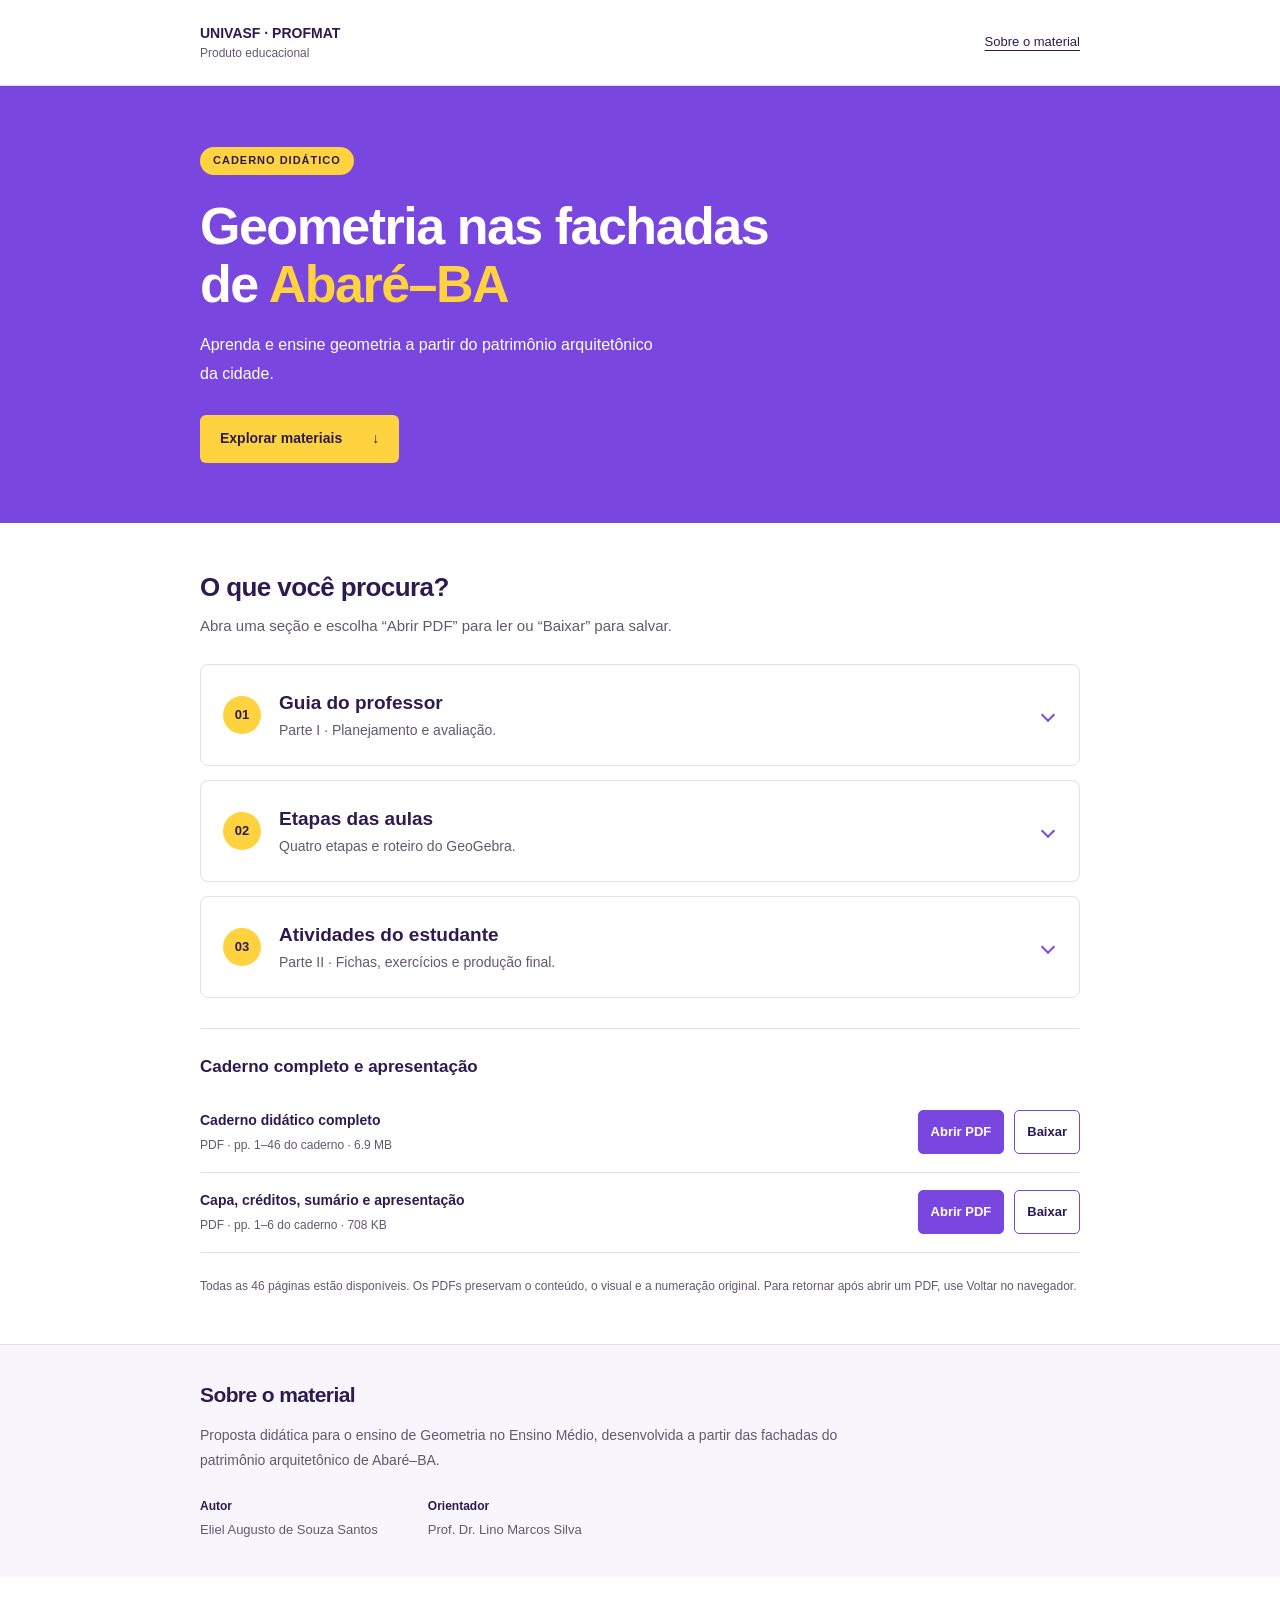
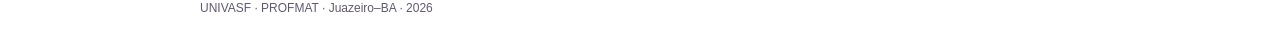
==== commit 7eb07034: "Publica caderno de Abare completo e 26 recortes com acesso por secao" ====
--- a/index.html
+++ b/index.html
@@ -56,133 +56,359 @@
       <h2 id="titulo-materiais">O que você procura?</h2>
 
       <p class="orientacao">
-        Abra uma seção para ver o que ela reúne.
+        Abra uma seção e escolha “Abrir PDF” para ler ou “Baixar” para salvar.
       </p>
 
-      <div class="secoes">
-        <details class="secao">
-          <summary>
-            <span class="identificador" aria-hidden="true">01</span>
-
-            <span class="resumo">
-              <span class="titulo-opcao">Guia do professor</span>
-              <span class="descricao-opcao">
-                Planejamento e avaliação.
-              </span>
-            </span>
-
-            <span class="indicador" aria-hidden="true"></span>
-          </summary>
-
-          <div class="conteudo">
-            <h3>Para planejar as aulas</h3>
-
-            <ul>
-              <li>Fundamentação pedagógica</li>
-              <li>Objetivos e habilidades da BNCC</li>
-              <li>Organização das aulas e recursos necessários</li>
-              <li>Atividades complementares e adaptações</li>
-            </ul>
-
-            <h3>Para acompanhar a aprendizagem</h3>
-
-            <ul>
-              <li>Diagnóstico inicial e final</li>
-              <li>Matriz dos níveis de Van Hiele</li>
-              <li>Observação e acompanhamento formativo</li>
-              <li>Rubrica de apresentação e relatório</li>
-            </ul>
-          </div>
-        </details>
-
-        <details class="secao">
-          <summary>
-            <span class="identificador" aria-hidden="true">02</span>
-
-            <span class="resumo">
-              <span class="titulo-opcao">Etapas das aulas</span>
-              <span class="descricao-opcao">
-                Sequência didática e roteiros do GeoGebra.
-              </span>
-            </span>
-
-            <span class="indicador" aria-hidden="true"></span>
-          </summary>
-
-          <div class="conteudo">
-            <h3>O percurso em quatro etapas</h3>
-
-            <ol class="etapas">
-              <li>
-                <strong>Sensibilização e problematização</strong>
-                <span>Aulas 1 e 2</span>
-              </li>
-
-              <li>
-                <strong>Investigação em campo</strong>
-                <span>Aulas 3 e 4</span>
-              </li>
-
-              <li>
-                <strong>Modelagem no GeoGebra</strong>
-                <span>Aulas 5, 6 e 7</span>
-              </li>
-
-              <li>
-                <strong>Sistematização e produção final</strong>
-                <span>Aula 8</span>
-              </li>
-            </ol>
-
-            <h3>Roteiros do GeoGebra</h3>
-
-            <ul>
-              <li>Modelagem de polígonos</li>
-              <li>Modelagem de circunferências</li>
-              <li>Investigação da simetria axial</li>
-            </ul>
-          </div>
-        </details>
-
-        <details class="secao">
-          <summary>
-            <span class="identificador" aria-hidden="true">03</span>
-
-            <span class="resumo">
-              <span class="titulo-opcao">Atividades do estudante</span>
-              <span class="descricao-opcao">
-                Fichas, exercícios e produção final.
-              </span>
-            </span>
-
-            <span class="indicador" aria-hidden="true"></span>
-          </summary>
-
-          <div class="conteudo">
-            <h3>Materiais para as atividades</h3>
-
-            <ul>
-              <li>Ficha investigativa de campo</li>
-              <li>Atividades orientadas por etapa</li>
-              <li>Problemas geométricos contextualizados</li>
-              <li>Modelo de relatório final</li>
-              <li>Autoavaliação do estudante</li>
-            </ul>
-          </div>
-        </details>
-      </div>
-
-      <div class="caderno-completo">
-        <h3>Caderno completo e referências</h3>
-        <p>
-          O PDF completo, incluindo as referências bibliográficas,
-          será disponibilizado aqui.
-        </p>
-      </div>
-
-      <p class="aviso">
-        Prévia do site: os arquivos das atividades ainda não foram adicionados.
-      </p>
+<div class="secoes">
+<details class="secao">
+<summary>
+<span class="identificador" aria-hidden="true">01</span>
+<span class="resumo">
+<span class="titulo-opcao">Guia do professor</span>
+<span class="descricao-opcao">Parte I · Planejamento e avaliação.</span>
+</span>
+<span class="indicador" aria-hidden="true">
+</span>
+</summary>
+<div class="conteudo">
+<ul class="lista-materiais">
+<li class="material">
+<div>
+<strong>Parte I — Guia do professor completo</strong>
+<small>PDF · pp. 7–36 do caderno · 5.9 MB</small>
+</div>
+<div class="acoes">
+<a href="pdfs/abare/01-parte-i-guia-do-professor.pdf" aria-label="Abrir PDF: Parte I — Guia do professor completo">Abrir PDF</a>
+<a href="pdfs/abare/01-parte-i-guia-do-professor.pdf" download aria-label="Baixar PDF: Parte I — Guia do professor completo">Baixar</a>
+</div>
+</li>
+</ul>
+<h3>Capítulos da Parte I</h3>
+<ul class="lista-materiais">
+<li class="material">
+<div>
+<strong>1. Fundamentação pedagógica</strong>
+<small>PDF · pp. 8–10 do caderno · 144 KB</small>
+</div>
+<div class="acoes">
+<a href="pdfs/abare/i-01-fundamentacao-pedagogica.pdf" aria-label="Abrir PDF: 1. Fundamentação pedagógica">Abrir PDF</a>
+<a href="pdfs/abare/i-01-fundamentacao-pedagogica.pdf" download aria-label="Baixar PDF: 1. Fundamentação pedagógica">Baixar</a>
+</div>
+</li>
+<li class="material">
+<div>
+<strong>2. Objetivos da sequência didática e BNCC</strong>
+<small>PDF · pp. 11–12 do caderno · 162 KB</small>
+</div>
+<div class="acoes">
+<a href="pdfs/abare/i-02-objetivos-e-bncc.pdf" aria-label="Abrir PDF: 2. Objetivos da sequência didática e BNCC">Abrir PDF</a>
+<a href="pdfs/abare/i-02-objetivos-e-bncc.pdf" download aria-label="Baixar PDF: 2. Objetivos da sequência didática e BNCC">Baixar</a>
+</div>
+</li>
+<li class="material">
+<div>
+<strong>3. Organização das aulas</strong>
+<small>PDF · pp. 13–14 do caderno · 220 KB</small>
+</div>
+<div class="acoes">
+<a href="pdfs/abare/i-03-organizacao-das-aulas.pdf" aria-label="Abrir PDF: 3. Organização das aulas">Abrir PDF</a>
+<a href="pdfs/abare/i-03-organizacao-das-aulas.pdf" download aria-label="Baixar PDF: 3. Organização das aulas">Baixar</a>
+</div>
+</li>
+<li class="material">
+<div>
+<strong>4. Descrição das etapas</strong>
+<small>PDF · pp. 15–20 do caderno · 371 KB</small>
+</div>
+<div class="acoes">
+<a href="pdfs/abare/i-04-descricao-das-etapas.pdf" aria-label="Abrir PDF: 4. Descrição das etapas">Abrir PDF</a>
+<a href="pdfs/abare/i-04-descricao-das-etapas.pdf" download aria-label="Baixar PDF: 4. Descrição das etapas">Baixar</a>
+</div>
+</li>
+<li class="material">
+<div>
+<strong>5. Atividades complementares</strong>
+<small>PDF · pp. 21–22 do caderno · 130 KB</small>
+</div>
+<div class="acoes">
+<a href="pdfs/abare/i-05-atividades-complementares.pdf" aria-label="Abrir PDF: 5. Atividades complementares">Abrir PDF</a>
+<a href="pdfs/abare/i-05-atividades-complementares.pdf" download aria-label="Baixar PDF: 5. Atividades complementares">Baixar</a>
+</div>
+</li>
+<li class="material">
+<div>
+<strong>6. Instrumentos de avaliação completos</strong>
+<small>PDF · pp. 23–33 do caderno · 5.6 MB</small>
+</div>
+<div class="acoes">
+<a href="pdfs/abare/i-06-instrumentos-de-avaliacao.pdf" aria-label="Abrir PDF: 6. Instrumentos de avaliação completos">Abrir PDF</a>
+<a href="pdfs/abare/i-06-instrumentos-de-avaliacao.pdf" download aria-label="Baixar PDF: 6. Instrumentos de avaliação completos">Baixar</a>
+</div>
+</li>
+<li class="material">
+<div>
+<strong>7. Orientações para adaptação</strong>
+<small>PDF · pp. 34–35 do caderno · 124 KB</small>
+</div>
+<div class="acoes">
+<a href="pdfs/abare/i-07-orientacoes-para-adaptacao.pdf" aria-label="Abrir PDF: 7. Orientações para adaptação">Abrir PDF</a>
+<a href="pdfs/abare/i-07-orientacoes-para-adaptacao.pdf" download aria-label="Baixar PDF: 7. Orientações para adaptação">Baixar</a>
+</div>
+</li>
+<li class="material">
+<div>
+<strong>8. Referências</strong>
+<small>PDF · p. 36 do caderno · 93 KB</small>
+</div>
+<div class="acoes">
+<a href="pdfs/abare/i-08-referencias.pdf" aria-label="Abrir PDF: 8. Referências">Abrir PDF</a>
+<a href="pdfs/abare/i-08-referencias.pdf" download aria-label="Baixar PDF: 8. Referências">Baixar</a>
+</div>
+</li>
+</ul>
+<details class="subsecao">
+<summary>Acessar instrumentos de avaliação separadamente</summary>
+<p class="nota-recortes">As páginas compartilhadas entre instrumentos foram mantidas inteiras para preservar as orientações.</p>
+<ul class="lista-materiais">
+<li class="material">
+<div>
+<strong>Diagnóstico inicial e matriz de análise</strong>
+<small>PDF · pp. 23–27 do caderno · 713 KB</small>
+</div>
+<div class="acoes">
+<a href="pdfs/abare/avaliacao-01-diagnostico-inicial.pdf" aria-label="Abrir PDF: Diagnóstico inicial e matriz de análise">Abrir PDF</a>
+<a href="pdfs/abare/avaliacao-01-diagnostico-inicial.pdf" download aria-label="Baixar PDF: Diagnóstico inicial e matriz de análise">Baixar</a>
+</div>
+</li>
+<li class="material">
+<div>
+<strong>Roteiro de observação do professor</strong>
+<small>PDF · pp. 27–28 do caderno · 220 KB</small>
+</div>
+<div class="acoes">
+<a href="pdfs/abare/avaliacao-02-observacao-professor.pdf" aria-label="Abrir PDF: Roteiro de observação do professor">Abrir PDF</a>
+<a href="pdfs/abare/avaliacao-02-observacao-professor.pdf" download aria-label="Baixar PDF: Roteiro de observação do professor">Baixar</a>
+</div>
+</li>
+<li class="material">
+<div>
+<strong>Avaliação e acompanhamento formativo</strong>
+<small>PDF · pp. 28–29 do caderno · 216 KB</small>
+</div>
+<div class="acoes">
+<a href="pdfs/abare/avaliacao-03-acompanhamento-formativo.pdf" aria-label="Abrir PDF: Avaliação e acompanhamento formativo">Abrir PDF</a>
+<a href="pdfs/abare/avaliacao-03-acompanhamento-formativo.pdf" download aria-label="Baixar PDF: Avaliação e acompanhamento formativo">Baixar</a>
+</div>
+</li>
+<li class="material">
+<div>
+<strong>Instrumento diagnóstico final</strong>
+<small>PDF · pp. 29–32 do caderno · 5.0 MB</small>
+</div>
+<div class="acoes">
+<a href="pdfs/abare/avaliacao-04-diagnostico-final.pdf" aria-label="Abrir PDF: Instrumento diagnóstico final">Abrir PDF</a>
+<a href="pdfs/abare/avaliacao-04-diagnostico-final.pdf" download aria-label="Baixar PDF: Instrumento diagnóstico final">Baixar</a>
+</div>
+</li>
+<li class="material">
+<div>
+<strong>Rubrica de apresentação e relatório final</strong>
+<small>PDF · pp. 32–33 do caderno · 332 KB</small>
+</div>
+<div class="acoes">
+<a href="pdfs/abare/avaliacao-05-rubrica-final.pdf" aria-label="Abrir PDF: Rubrica de apresentação e relatório final">Abrir PDF</a>
+<a href="pdfs/abare/avaliacao-05-rubrica-final.pdf" download aria-label="Baixar PDF: Rubrica de apresentação e relatório final">Baixar</a>
+</div>
+</li>
+</ul>
+</details>
+</div>
+</details>
+<details class="secao">
+<summary>
+<span class="identificador" aria-hidden="true">02</span>
+<span class="resumo">
+<span class="titulo-opcao">Etapas das aulas</span>
+<span class="descricao-opcao">Quatro etapas e roteiro do GeoGebra.</span>
+</span>
+<span class="indicador" aria-hidden="true">
+</span>
+</summary>
+<div class="conteudo">
+<p>Atalhos para a descrição das quatro etapas, na Parte I.</p>
+<ul class="lista-materiais">
+<li class="material">
+<div>
+<strong>Etapa 1 — Sensibilização e problematização</strong>
+<small>PDF · pp. 15–16 do caderno · 151 KB</small>
+</div>
+<div class="acoes">
+<a href="pdfs/abare/etapa-01-sensibilizacao.pdf" aria-label="Abrir PDF: Etapa 1 — Sensibilização e problematização">Abrir PDF</a>
+<a href="pdfs/abare/etapa-01-sensibilizacao.pdf" download aria-label="Baixar PDF: Etapa 1 — Sensibilização e problematização">Baixar</a>
+</div>
+</li>
+<li class="material">
+<div>
+<strong>Etapa 2 — Investigação em campo</strong>
+<small>PDF · pp. 16–17 do caderno · 137 KB</small>
+</div>
+<div class="acoes">
+<a href="pdfs/abare/etapa-02-investigacao-em-campo.pdf" aria-label="Abrir PDF: Etapa 2 — Investigação em campo">Abrir PDF</a>
+<a href="pdfs/abare/etapa-02-investigacao-em-campo.pdf" download aria-label="Baixar PDF: Etapa 2 — Investigação em campo">Baixar</a>
+</div>
+</li>
+<li class="material">
+<div>
+<strong>Etapa 3 — Modelagem dinâmica no GeoGebra</strong>
+<small>PDF · pp. 17–19 do caderno · 316 KB</small>
+</div>
+<div class="acoes">
+<a href="pdfs/abare/etapa-03-modelagem-geogebra.pdf" aria-label="Abrir PDF: Etapa 3 — Modelagem dinâmica no GeoGebra">Abrir PDF</a>
+<a href="pdfs/abare/etapa-03-modelagem-geogebra.pdf" download aria-label="Baixar PDF: Etapa 3 — Modelagem dinâmica no GeoGebra">Baixar</a>
+</div>
+</li>
+<li class="material">
+<div>
+<strong>Etapa 4 — Sistematização e produção final</strong>
+<small>PDF · p. 20 do caderno · 117 KB</small>
+</div>
+<div class="acoes">
+<a href="pdfs/abare/etapa-04-sistematizacao.pdf" aria-label="Abrir PDF: Etapa 4 — Sistematização e produção final">Abrir PDF</a>
+<a href="pdfs/abare/etapa-04-sistematizacao.pdf" download aria-label="Baixar PDF: Etapa 4 — Sistematização e produção final">Baixar</a>
+</div>
+</li>
+</ul>
+<p class="nota-recortes">As etapas 1, 2 e 3 compartilham páginas de transição. Os recortes incluem essas páginas completas. Na etapa 4, a aula 8 é dedicada ao pós-teste; o relatório e a socialização são previstos como atividade extraclasse ou posterior, conforme o caderno.</p>
+<h3>Roteiro do estudante no GeoGebra</h3>
+<ul class="lista-materiais">
+<li class="material">
+<div>
+<strong>4. Roteiro para construção no GeoGebra</strong>
+<small>PDF · pp. 41–42 do caderno · 125 KB</small>
+</div>
+<div class="acoes">
+<a href="pdfs/abare/ii-04-roteiro-geogebra.pdf" aria-label="Abrir PDF: 4. Roteiro para construção no GeoGebra">Abrir PDF</a>
+<a href="pdfs/abare/ii-04-roteiro-geogebra.pdf" download aria-label="Baixar PDF: 4. Roteiro para construção no GeoGebra">Baixar</a>
+</div>
+</li>
+</ul>
+</div>
+</details>
+<details class="secao">
+<summary>
+<span class="identificador" aria-hidden="true">03</span>
+<span class="resumo">
+<span class="titulo-opcao">Atividades do estudante</span>
+<span class="descricao-opcao">Parte II · Fichas, exercícios e produção final.</span>
+</span>
+<span class="indicador" aria-hidden="true">
+</span>
+</summary>
+<div class="conteudo">
+<ul class="lista-materiais">
+<li class="material">
+<div>
+<strong>Parte II — Material do estudante completo</strong>
+<small>PDF · pp. 37–46 do caderno · 383 KB</small>
+</div>
+<div class="acoes">
+<a href="pdfs/abare/02-parte-ii-material-do-estudante.pdf" aria-label="Abrir PDF: Parte II — Material do estudante completo">Abrir PDF</a>
+<a href="pdfs/abare/02-parte-ii-material-do-estudante.pdf" download aria-label="Baixar PDF: Parte II — Material do estudante completo">Baixar</a>
+</div>
+</li>
+</ul>
+<h3>Fichas e atividades da Parte II</h3>
+<ul class="lista-materiais">
+<li class="material">
+<div>
+<strong>1. Ficha investigativa de campo</strong>
+<small>PDF · p. 38 do caderno · 186 KB</small>
+</div>
+<div class="acoes">
+<a href="pdfs/abare/ii-01-ficha-investigativa-de-campo.pdf" aria-label="Abrir PDF: 1. Ficha investigativa de campo">Abrir PDF</a>
+<a href="pdfs/abare/ii-01-ficha-investigativa-de-campo.pdf" download aria-label="Baixar PDF: 1. Ficha investigativa de campo">Baixar</a>
+</div>
+</li>
+<li class="material">
+<div>
+<strong>2. Atividades orientadas por etapa</strong>
+<small>PDF · p. 39 do caderno · 115 KB</small>
+</div>
+<div class="acoes">
+<a href="pdfs/abare/ii-02-atividades-orientadas-por-etapa.pdf" aria-label="Abrir PDF: 2. Atividades orientadas por etapa">Abrir PDF</a>
+<a href="pdfs/abare/ii-02-atividades-orientadas-por-etapa.pdf" download aria-label="Baixar PDF: 2. Atividades orientadas por etapa">Baixar</a>
+</div>
+</li>
+<li class="material">
+<div>
+<strong>3. Problemas geométricos contextualizados</strong>
+<small>PDF · p. 40 do caderno · 112 KB</small>
+</div>
+<div class="acoes">
+<a href="pdfs/abare/ii-03-problemas-geometricos.pdf" aria-label="Abrir PDF: 3. Problemas geométricos contextualizados">Abrir PDF</a>
+<a href="pdfs/abare/ii-03-problemas-geometricos.pdf" download aria-label="Baixar PDF: 3. Problemas geométricos contextualizados">Baixar</a>
+</div>
+</li>
+<li class="material">
+<div>
+<strong>4. Roteiro para construção no GeoGebra</strong>
+<small>PDF · pp. 41–42 do caderno · 125 KB</small>
+</div>
+<div class="acoes">
+<a href="pdfs/abare/ii-04-roteiro-geogebra.pdf" aria-label="Abrir PDF: 4. Roteiro para construção no GeoGebra">Abrir PDF</a>
+<a href="pdfs/abare/ii-04-roteiro-geogebra.pdf" download aria-label="Baixar PDF: 4. Roteiro para construção no GeoGebra">Baixar</a>
+</div>
+</li>
+<li class="material">
+<div>
+<strong>5. Modelo de relatório final</strong>
+<small>PDF · pp. 43–44 do caderno · 222 KB</small>
+</div>
+<div class="acoes">
+<a href="pdfs/abare/ii-05-modelo-relatorio-final.pdf" aria-label="Abrir PDF: 5. Modelo de relatório final">Abrir PDF</a>
+<a href="pdfs/abare/ii-05-modelo-relatorio-final.pdf" download aria-label="Baixar PDF: 5. Modelo de relatório final">Baixar</a>
+</div>
+</li>
+<li class="material">
+<div>
+<strong>6. Autoavaliação do estudante</strong>
+<small>PDF · pp. 45–46 do caderno · 222 KB</small>
+</div>
+<div class="acoes">
+<a href="pdfs/abare/ii-06-autoavaliacao.pdf" aria-label="Abrir PDF: 6. Autoavaliação do estudante">Abrir PDF</a>
+<a href="pdfs/abare/ii-06-autoavaliacao.pdf" download aria-label="Baixar PDF: 6. Autoavaliação do estudante">Baixar</a>
+</div>
+</li>
+</ul>
+</div>
+</details>
+</div>
+<div class="caderno-completo">
+<h3>Caderno completo e apresentação</h3>
+<ul class="lista-materiais">
+<li class="material">
+<div>
+<strong>Caderno didático completo</strong>
+<small>PDF · pp. 1–46 do caderno · 6.9 MB</small>
+</div>
+<div class="acoes">
+<a href="pdfs/abare/caderno-completo.pdf" aria-label="Abrir PDF: Caderno didático completo">Abrir PDF</a>
+<a href="pdfs/abare/caderno-completo.pdf" download aria-label="Baixar PDF: Caderno didático completo">Baixar</a>
+</div>
+</li>
+<li class="material">
+<div>
+<strong>Capa, créditos, sumário e apresentação</strong>
+<small>PDF · pp. 1–6 do caderno · 708 KB</small>
+</div>
+<div class="acoes">
+<a href="pdfs/abare/00-apresentacao-e-sumario.pdf" aria-label="Abrir PDF: Capa, créditos, sumário e apresentação">Abrir PDF</a>
+<a href="pdfs/abare/00-apresentacao-e-sumario.pdf" download aria-label="Baixar PDF: Capa, créditos, sumário e apresentação">Baixar</a>
+</div>
+</li>
+</ul>
+</div>
+<p class="aviso">Todas as 46 páginas estão disponíveis. Os PDFs preservam o conteúdo, o visual e a numeração original. Para retornar após abrir um PDF, use Voltar no navegador.</p>
     </section>
 
     <section class="sobre" id="sobre" aria-labelledby="titulo-sobre">
--- a/style.css
+++ b/style.css
@@ -472,4 +472,22 @@
   html {
     scroll-behavior: auto;
   }
-}+}
+/* Acesso aos materiais: links nativos, sem janelas ou dependência de JavaScript. */
+.conteudo .lista-materiais,.caderno-completo .lista-materiais{list-style:none;margin:0;padding:0}
+.lista-materiais .material{display:flex;align-items:center;justify-content:space-between;gap:20px;padding:17px 0;border-bottom:1px solid var(--borda);margin:0}
+.material strong{display:block;color:var(--roxo-escuro);font-size:14px;line-height:1.5}
+.material small{display:block;color:var(--texto-suave);font-size:12px;margin-top:5px}
+.acoes{display:flex;gap:10px;flex-shrink:0}
+.acoes a{display:inline-flex;align-items:center;justify-content:center;min-height:44px;padding:8px 12px;border:1px solid var(--roxo);border-radius:5px;color:var(--roxo-escuro);font-size:13px;font-weight:bold;text-decoration:none}
+.acoes a:first-child{background:var(--roxo);color:white}
+.acoes a:hover{text-decoration:underline;text-underline-offset:3px}
+.conteudo .lista-materiais+h3{margin-top:28px}
+.conteudo>p,.nota-recortes{font-size:13px;color:var(--texto-suave);line-height:1.8}
+.subsecao{margin-top:20px}
+.subsecao>summary{min-height:48px;padding:12px 0;color:var(--roxo-escuro);font-size:14px;font-weight:bold;list-style:disclosure-closed;display:list-item;margin-left:18px}
+.subsecao[open]>summary{list-style:disclosure-open}
+.subsecao>summary::-webkit-details-marker{display:inline}
+.subsecao .nota-recortes{margin-top:15px}
+.caderno-completo .lista-materiais{margin-top:12px}
+@media(max-width:600px){.lista-materiais .material{align-items:flex-start;flex-direction:column;gap:12px}.acoes{width:100%}.acoes a{flex:1}.conteudo{padding:20px 16px}}
